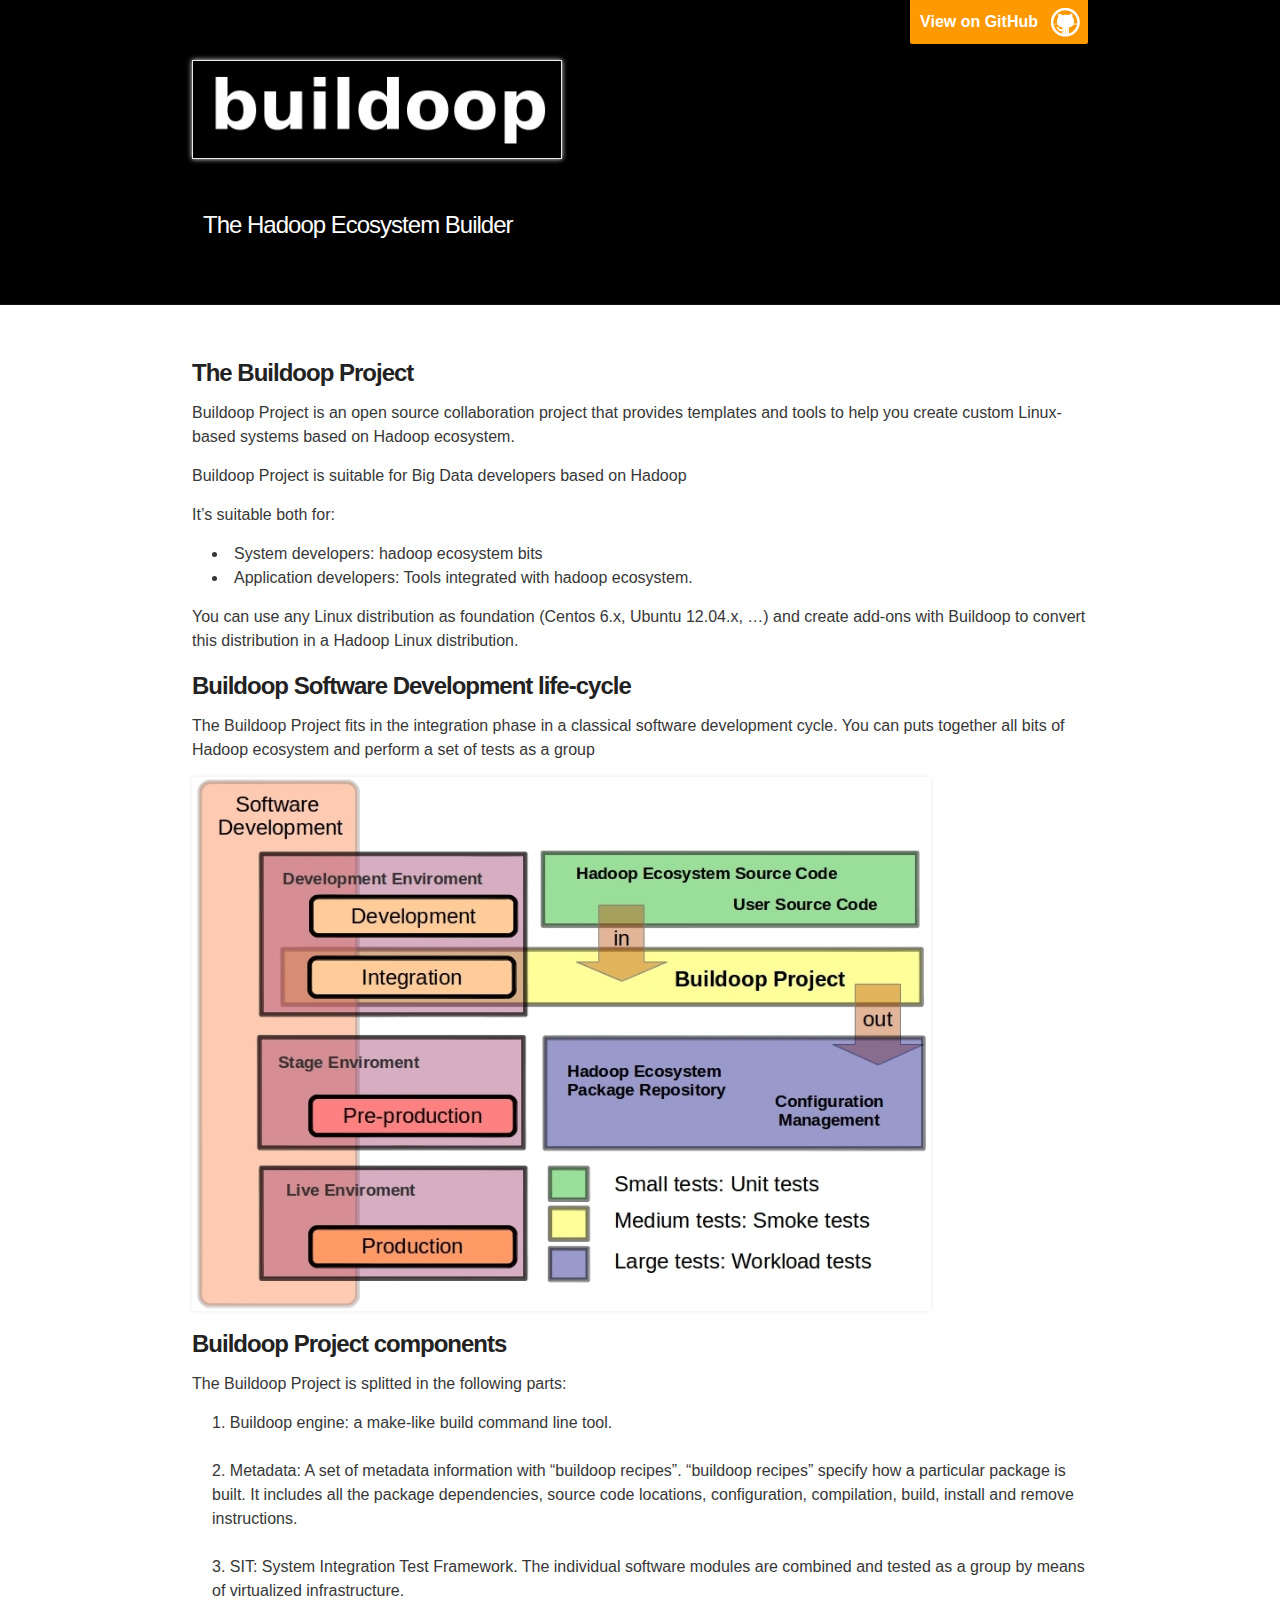
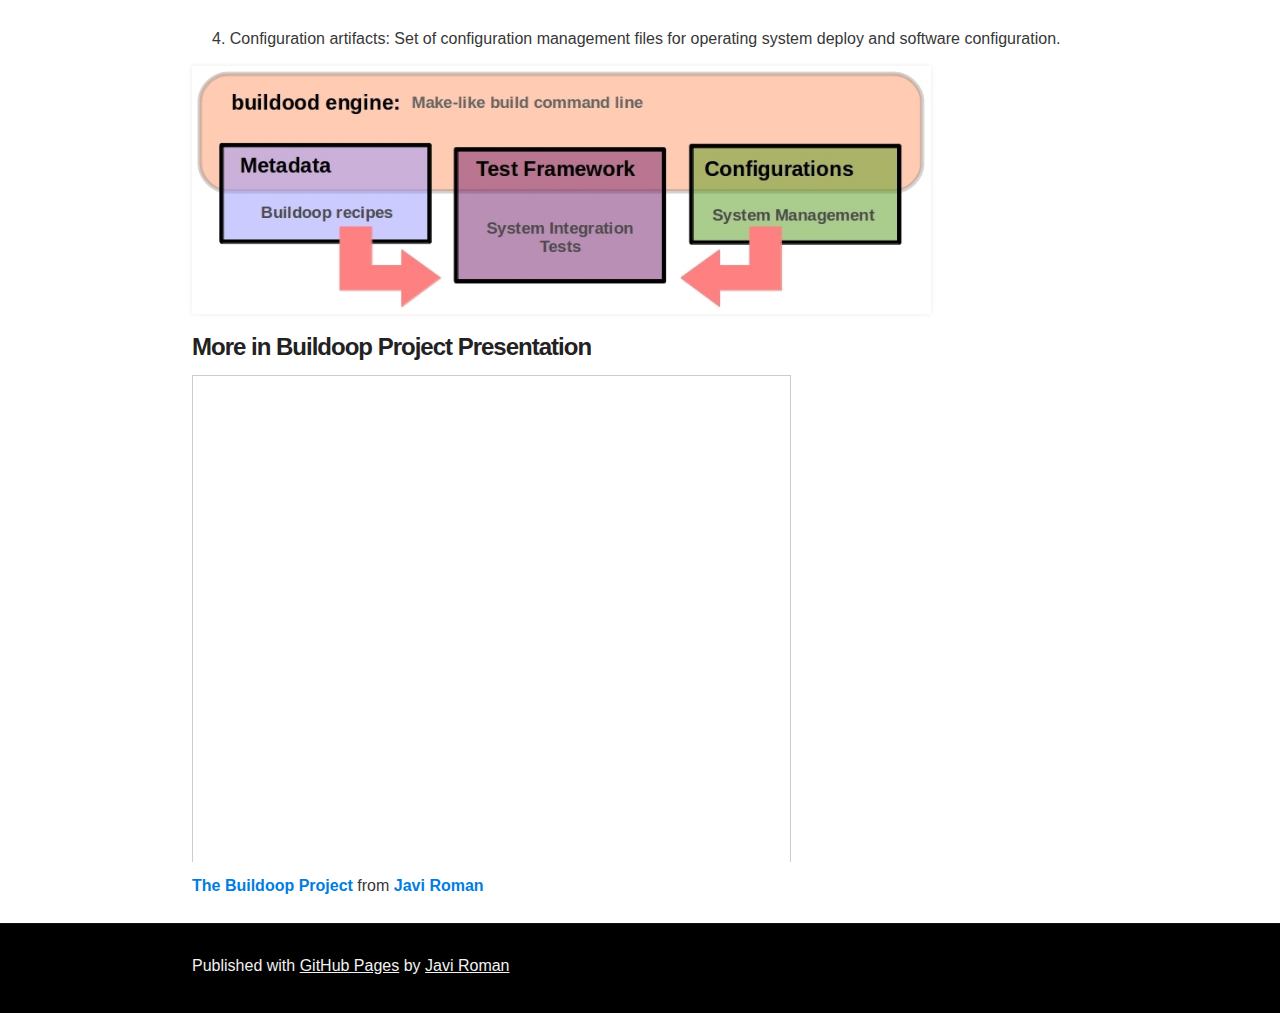
==== index.html @ 49242e35 "index modified" ====
<!DOCTYPE html>
<html>

  <head>
    <meta charset='utf-8' />
    <meta http-equiv="X-UA-Compatible" content="chrome=1" />
    <meta name="description" content="Buildoop : " />

    <link rel="stylesheet" type="text/css" media="screen" href="stylesheets/stylesheet.css">

    <title>Buildoop</title>
  </head>

  <body>

    <!-- HEADER -->
    <div id="header_wrap" class="outer">
        <header class="inner">
          <a id="forkme_banner" href="https://github.com/buildoop/buildoop">View on GitHub</a>

          <h1 id="project_title"><img src="images/buildoop.jpg" width="40%" height="40%"></h1>

	  <table>
		<tr> 
			<td style="border: 1px solid black"> <h2 id="project_tagline">The Hadoop Ecosystem Builder</h2></td>
		  	<!--td style="border: 1px solid black"> <h2 id="project_tagline">Use Case: The Lambda Architecture</h2></td-->
		</tr>
	  </table>

        </header>
    </div>

    <!-- MAIN CONTENT -->
    <div id="main_content_wrap" class="outer">
      <section id="main_content" class="inner">
        <h3>
<a name="welcome-to-github-pages" class="anchor" href="#welcome-to-github-pages"><span class="octicon octicon-link"></span></a>The Buildoop Project</h3>

<p>Buildoop Project is an open source collaboration project that provides templates
and tools to help you create custom Linux-based systems based on Hadoop ecosystem.</p>

<p>Buildoop Project is suitable for Big Data developers based on Hadoop</p>

<p>It’s suitable both for:</p>

<p>
<ul>
<li>System developers: hadoop ecosystem bits</li>
<li>Application developers: Tools integrated with hadoop ecosystem.</li>
</ul>
</p>

<p>You can use any Linux distribution as foundation (Centos 6.x, Ubuntu 12.04.x, …) 
and create add-ons with Buildoop to convert this distribution in a Hadoop Linux distribution.</p>

<h3>
    <a name="designer-cycle" class="anchor" href="#designer-cylce"><span class="octicon octicon-link"></span>
    </a>Buildoop Software Development life-cycle</h3>

    <p>The Buildoop Project fits in the integration phase in a classical software development cycle.
    You can puts together all bits of Hadoop ecosystem and perform a set of tests as a group</p>

<p><img src="images/buildoop-sw-cycle.jpg" alt="Smiley face"></p>

<h3>
    <a name="designer-templates" class="anchor" href="#designer-templates"><span class="octicon octicon-link"></span>
    </a>Buildoop Project components</h3>

<p>The Buildoop Project is splitted in the following parts:</p>

<p>
<ol>
<li>Buildoop engine: a make-like build command line tool.</li><br>
<li>Metadata: A set of metadata information with “buildoop recipes”. 
“buildoop recipes” specify how a particular package is built. 
It includes all the package dependencies, source code locations,
configuration, compilation, build, install and remove instructions.</li><br>
<li>SIT: System Integration Test Framework. The individual software modules are 
combined and tested as a group by means of virtualized infrastructure.</li><br>
<li>Configuration artifacts: Set of configuration management files 
for operating system deploy and software configuration.</li>
</ol>
</p>

<p><img src="images/buildoop-dissection.jpg" alt="Smiley face"></p>

<h3>
    <a name="designer-usage" class="anchor" href="#designer-usage"><span class="octicon octicon-link"></span>
    </a>More in Buildoop Project Presentation</h3>

<iframe src="http://www.slideshare.net/slideshow/embed_code/31533412"
            width="597" height="486" frameborder="0" marginwidth="0"
            marginheight="0" scrolling="no" 
            style="border:1px solid #CCC; border-width:1px 1px 0; margin-bottom:5px; max-width: 100%;" 
            allowfullscreen> </iframe> 
<div style="margin-bottom:5px"> <strong> 
    <a href="https://www.slideshare.net/jromanespinar/the-buildoopproject" 
    title="The Buildoop Project" target="_blank">The Buildoop Project</a> 
    </strong> from <strong><a href="http://www.slideshare.net/jromanespinar" 
    target="_blank">Javi Roman</a></strong> </div>

    </div>

    <!-- FOOTER  -->
    <div id="footer_wrap" class="outer">
      <footer class="inner">
        <p>Published with <a href="http://pages.github.com">GitHub Pages</a>
          by <a href="http://es.linkedin.com/in/javiroman/">Javi Roman</a>
        </p>
      </footer>
    </div>

    

  </body>
</html>
---- stylesheets/stylesheet.css ----
/*******************************************************************************
Slate Theme for GitHub Pages
by Jason Costello, @jsncostello
*******************************************************************************/

@import url(pygment_trac.css);

/*******************************************************************************
MeyerWeb Reset
*******************************************************************************/

html, body, div, span, applet, object, iframe,
h1, h2, h3, h4, h5, h6, p, blockquote, pre,
a, abbr, acronym, address, big, cite, code,
del, dfn, em, img, ins, kbd, q, s, samp,
small, strike, strong, sub, sup, tt, var,
b, u, i, center,
dl, dt, dd, ol, ul, li,
fieldset, form, label, legend,
table, caption, tbody, tfoot, thead, tr, th, td,
article, aside, canvas, details, embed,
figure, figcaption, footer, header, hgroup,
menu, nav, output, ruby, section, summary,
time, mark, audio, video {
  margin: 0;
  padding: 0;
  border: 0;
  font: inherit;
  vertical-align: baseline;
}

/* HTML5 display-role reset for older browsers */
article, aside, details, figcaption, figure,
footer, header, hgroup, menu, nav, section {
  display: block;
}

ol, ul {
  list-style: none;
}

table {
  border-collapse: collapse;
  border-spacing: 0;
}

/*******************************************************************************
Theme Styles
*******************************************************************************/

body {
  box-sizing: border-box;
  color:#373737;
  background: #212121;
  font-size: 16px;
  font-family: 'Myriad Pro', Calibri, Helvetica, Arial, sans-serif;
  line-height: 1.5;
  -webkit-font-smoothing: antialiased;
}

h1, h2, h3, h4, h5, h6 {
  margin: 10px 0;
  font-weight: 700;
  color:#222222;
  font-family: 'Lucida Grande', 'Calibri', Helvetica, Arial, sans-serif;
  letter-spacing: -1px;
}

h1 {
  font-size: 36px;
  font-weight: 700;
}

h2 {
  padding-bottom: 10px;
  font-size: 32px;
  background: url('../images/bg_hr.png') repeat-x bottom;
}

h3 {
  font-size: 24px;
}

h4 {
  font-size: 21px;
}

h5 {
  font-size: 18px;
}

h6 {
  font-size: 16px;
}

p {
  margin: 10px 0 15px 0;
}

footer p {
  color: #f2f2f2;
}

a {
  text-decoration: none;
  color: #007edf;
  text-shadow: none;

  transition: color 0.5s ease;
  transition: text-shadow 0.5s ease;
  -webkit-transition: color 0.5s ease;
  -webkit-transition: text-shadow 0.5s ease;
  -moz-transition: color 0.5s ease;
  -moz-transition: text-shadow 0.5s ease;
  -o-transition: color 0.5s ease;
  -o-transition: text-shadow 0.5s ease;
  -ms-transition: color 0.5s ease;
  -ms-transition: text-shadow 0.5s ease;
}

a:hover, a:focus {text-decoration: underline;}

footer a {
  color: #F2F2F2;
  text-decoration: underline;
}

em {
  font-style: italic;
}

strong {
  font-weight: bold;
}

img {
  position: relative;
  margin: 0 auto;
  max-width: 739px;
  padding: 5px;
  margin: 10px 0 10px 0;
  border: 1px solid #ebebeb;

  box-shadow: 0 0 5px #ebebeb;
  -webkit-box-shadow: 0 0 5px #ebebeb;
  -moz-box-shadow: 0 0 5px #ebebeb;
  -o-box-shadow: 0 0 5px #ebebeb;
  -ms-box-shadow: 0 0 5px #ebebeb;
}

p img {
  display: inline;
  margin: 0;
  padding: 0;
  vertical-align: middle;
  text-align: center;
  border: none;
}

pre, code {
  width: 100%;
  color: #fff;
  background-color: #000;

  font-family: Monaco, "Bitstream Vera Sans Mono", "Lucida Console", Terminal, monospace;
  font-size: 14px;

  border-radius: 2px;
  -moz-border-radius: 2px;
  -webkit-border-radius: 2px;
}

pre {
  width: 100%;
  padding: 10px;
  box-shadow: 0 0 10px rgba(0,0,0,.1);
  overflow: auto;
}

code {
  padding: 3px;
  margin: 0 3px;
  box-shadow: 0 0 10px rgba(0,0,0,.1);
}

pre code {
  display: block;
  box-shadow: none;
}

blockquote {
  color: #666;
  margin-bottom: 20px;
  padding: 0 0 0 20px;
  border-left: 3px solid #bbb;
}


ul, ol, dl {
  margin-bottom: 15px
}

ul {
  list-style: inside;
  padding-left: 20px;
}

ol {
  list-style: decimal inside;
  padding-left: 20px;
}

dl dt {
  font-weight: bold;
}

dl dd {
  padding-left: 20px;
  font-style: italic;
}

dl p {
  padding-left: 20px;
  font-style: italic;
}

hr {
  height: 1px;
  margin-bottom: 5px;
  border: none;
  background: url('../images/bg_hr.png') repeat-x center;
}

table {
  border: 1px solid #373737;
  margin-bottom: 20px;
  text-align: left;
 }

th {
  font-family: 'Lucida Grande', 'Helvetica Neue', Helvetica, Arial, sans-serif;
  padding: 10px;
  background: #373737;
  color: #fff;
 }

td {
  padding: 10px;
  border: 1px solid #373737;
 }

form {
  background: #f2f2f2;
  padding: 20px;
}

/*******************************************************************************
Full-Width Styles
*******************************************************************************/

.outer {
  width: 100%;
}

.inner {
  position: relative;
  max-width: 70%;
  padding: 20px 10px;
  margin: 0 auto;
}

#forkme_banner {
  display: block;
  position: absolute;
  top:0;
  right: 10px;
  z-index: 10;
  padding: 10px 50px 10px 10px;
  color: #fff;
  background: url('../images/blacktocat.png') #ff9900 no-repeat 95% 50%;
  font-weight: 700;
  box-shadow: 0 0 10px rgba(0,0,0,.5);
  border-bottom-left-radius: 2px;
  border-bottom-right-radius: 2px;
}

#header_wrap {
  background: #212121;
  background: -moz-linear-gradient(top, #373737, #212121);
  background: -webkit-linear-gradient(top, #000000, #000000);
  background: -ms-linear-gradient(top, #373737, #212121);
  background: -o-linear-gradient(top, #373737, #212121);
  background: linear-gradient(top, #373737, #212121);
}

#header_wrap .inner {
  padding: 50px 10px 10px 10px;
}

#project_title {
  margin: 0;
  color: #fff;
  font-size: 42px;
  font-weight: 700;
  text-shadow: #111 0px 0px 10px;
}

#project_tagline {
  color: #fff;
  font-size: 24px;
  font-weight: 300;
  background: none;
  text-shadow: #111 0px 0px 10px;
}

#downloads {
  position: absolute;
  width: 210px;
  z-index: 10;
  bottom: -40px;
  right: 0;
  height: 70px;
  background: url('../images/icon_download.png') no-repeat 0% 90%;
}

.zip_download_link {
  display: block;
  float: right;
  width: 90px;
  height:70px;
  text-indent: -5000px;
  overflow: hidden;
  background: url(../images/sprite_download.png) no-repeat bottom left;
}

.tar_download_link {
  display: block;
  float: right;
  width: 90px;
  height:70px;
  text-indent: -5000px;
  overflow: hidden;
  background: url(../images/sprite_download.png) no-repeat bottom right;
  margin-left: 10px;
}

.zip_download_link:hover {
  background: url(../images/sprite_download.png) no-repeat top left;
}

.tar_download_link:hover {
  background: url(../images/sprite_download.png) no-repeat top right;
}

#main_content_wrap {
  background: #ffffff;
  border-top: 1px solid #111;
  border-bottom: 1px solid #111;
}

#main_content {
  padding-top: 40px;
}

#footer_wrap {
  background: #000000;
}



/*******************************************************************************
Small Device Styles
*******************************************************************************/

@media screen and (max-width: 480px) {
  body {
    font-size:14px;
  }

  #downloads {
    display: none;
  }

  .inner {
    min-width: 320px;
    max-width: 480px;
  }

  #project_title {
  font-size: 32px;
  }

  h1 {
    font-size: 28px;
  }

  h2 {
    font-size: 24px;
  }

  h3 {
    font-size: 21px;
  }

  h4 {
    font-size: 18px;
  }

  h5 {
    font-size: 14px;
  }

  h6 {
    font-size: 12px;
  }

  code, pre {
    min-width: 320px;
    max-width: 480px;
    font-size: 11px;
  }

}
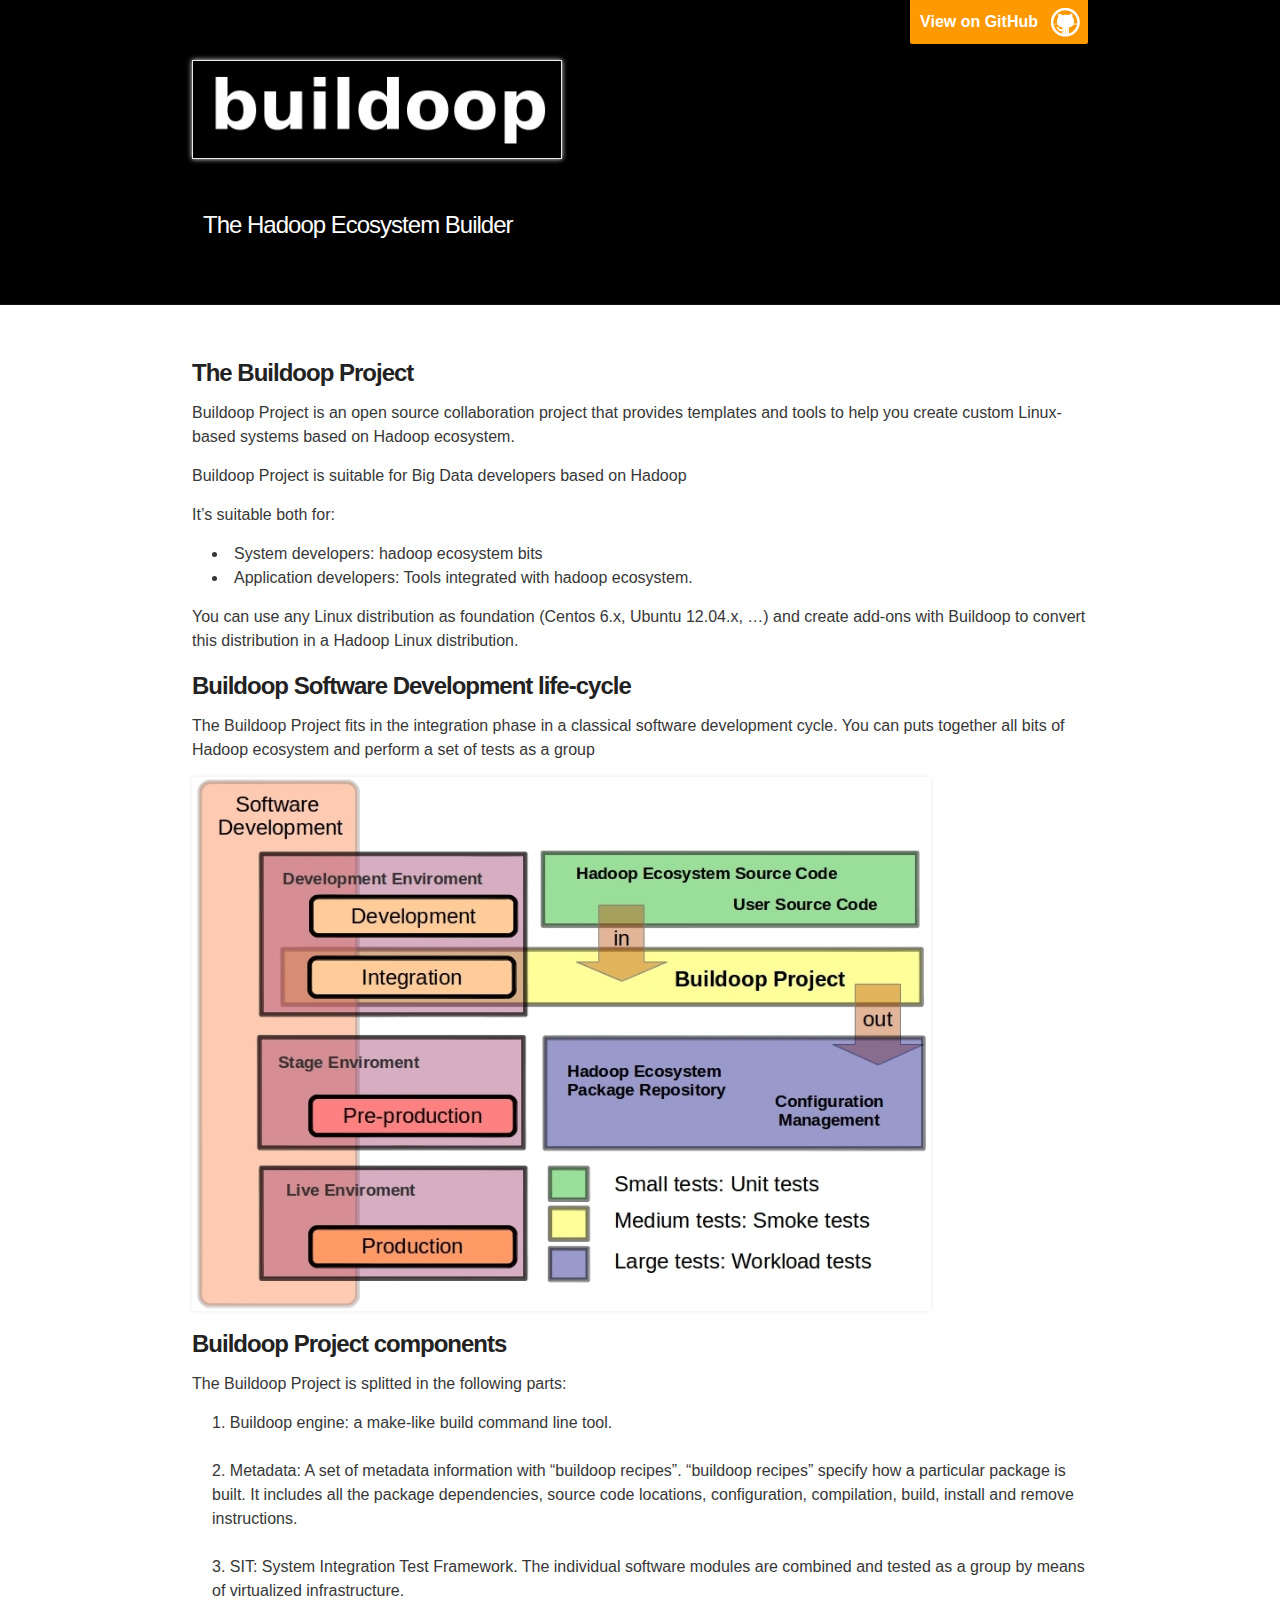
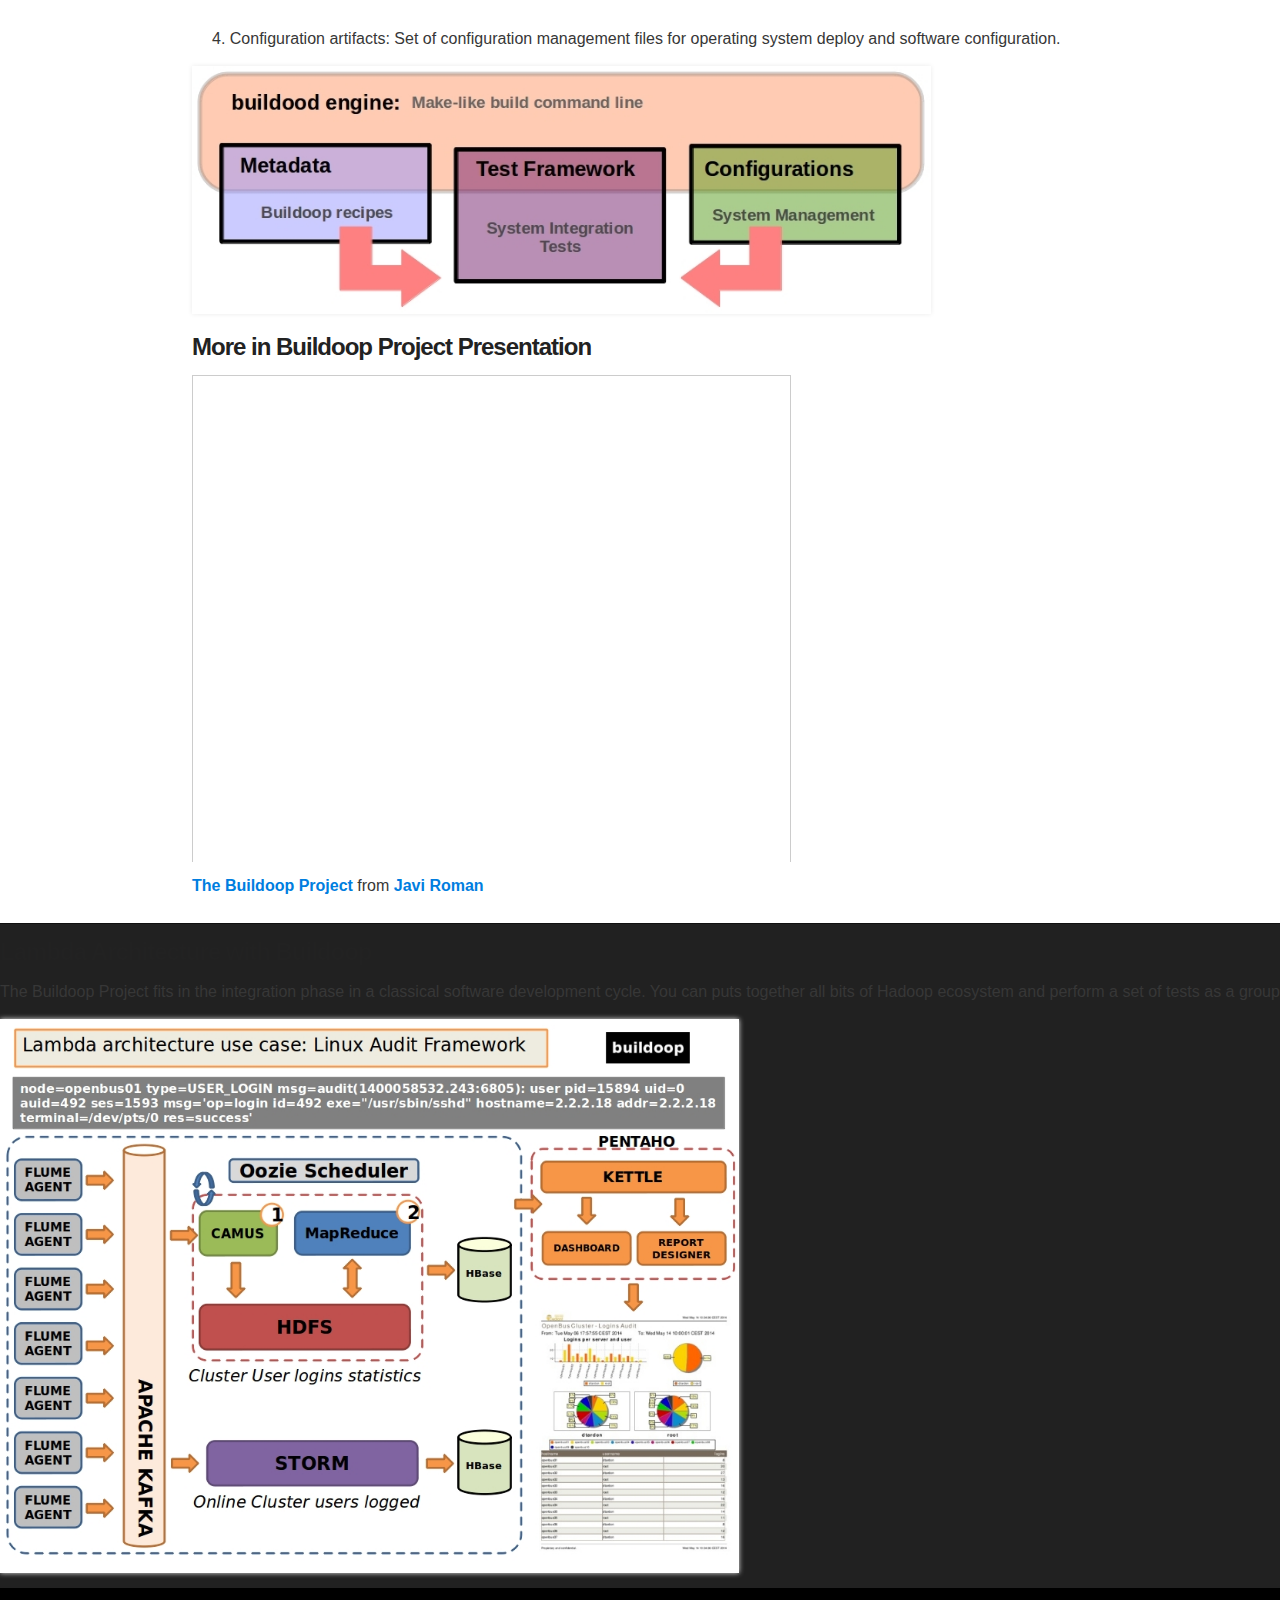
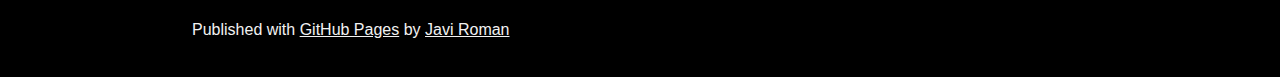
==== commit 26484084: "lambda" ====
--- a/index.html
+++ b/index.html
@@ -101,6 +101,17 @@
 
     </div>
 
+
+<h3>
+    <a name="designer-usage" class="anchor" href="#designer-usage"><span class="octicon octicon-link"></span>
+    </a>Lambda Architecture with Buildoop</h3>
+
+
+    <p>The Buildoop Project fits in the integration phase in a classical software development cycle.
+    You can puts together all bits of Hadoop ecosystem and perform a set of tests as a group</p>
+
+<p><img src="images/lambda-usecase.jpg" alt="Smiley face"></p>
+
     <!-- FOOTER  -->
     <div id="footer_wrap" class="outer">
       <footer class="inner">
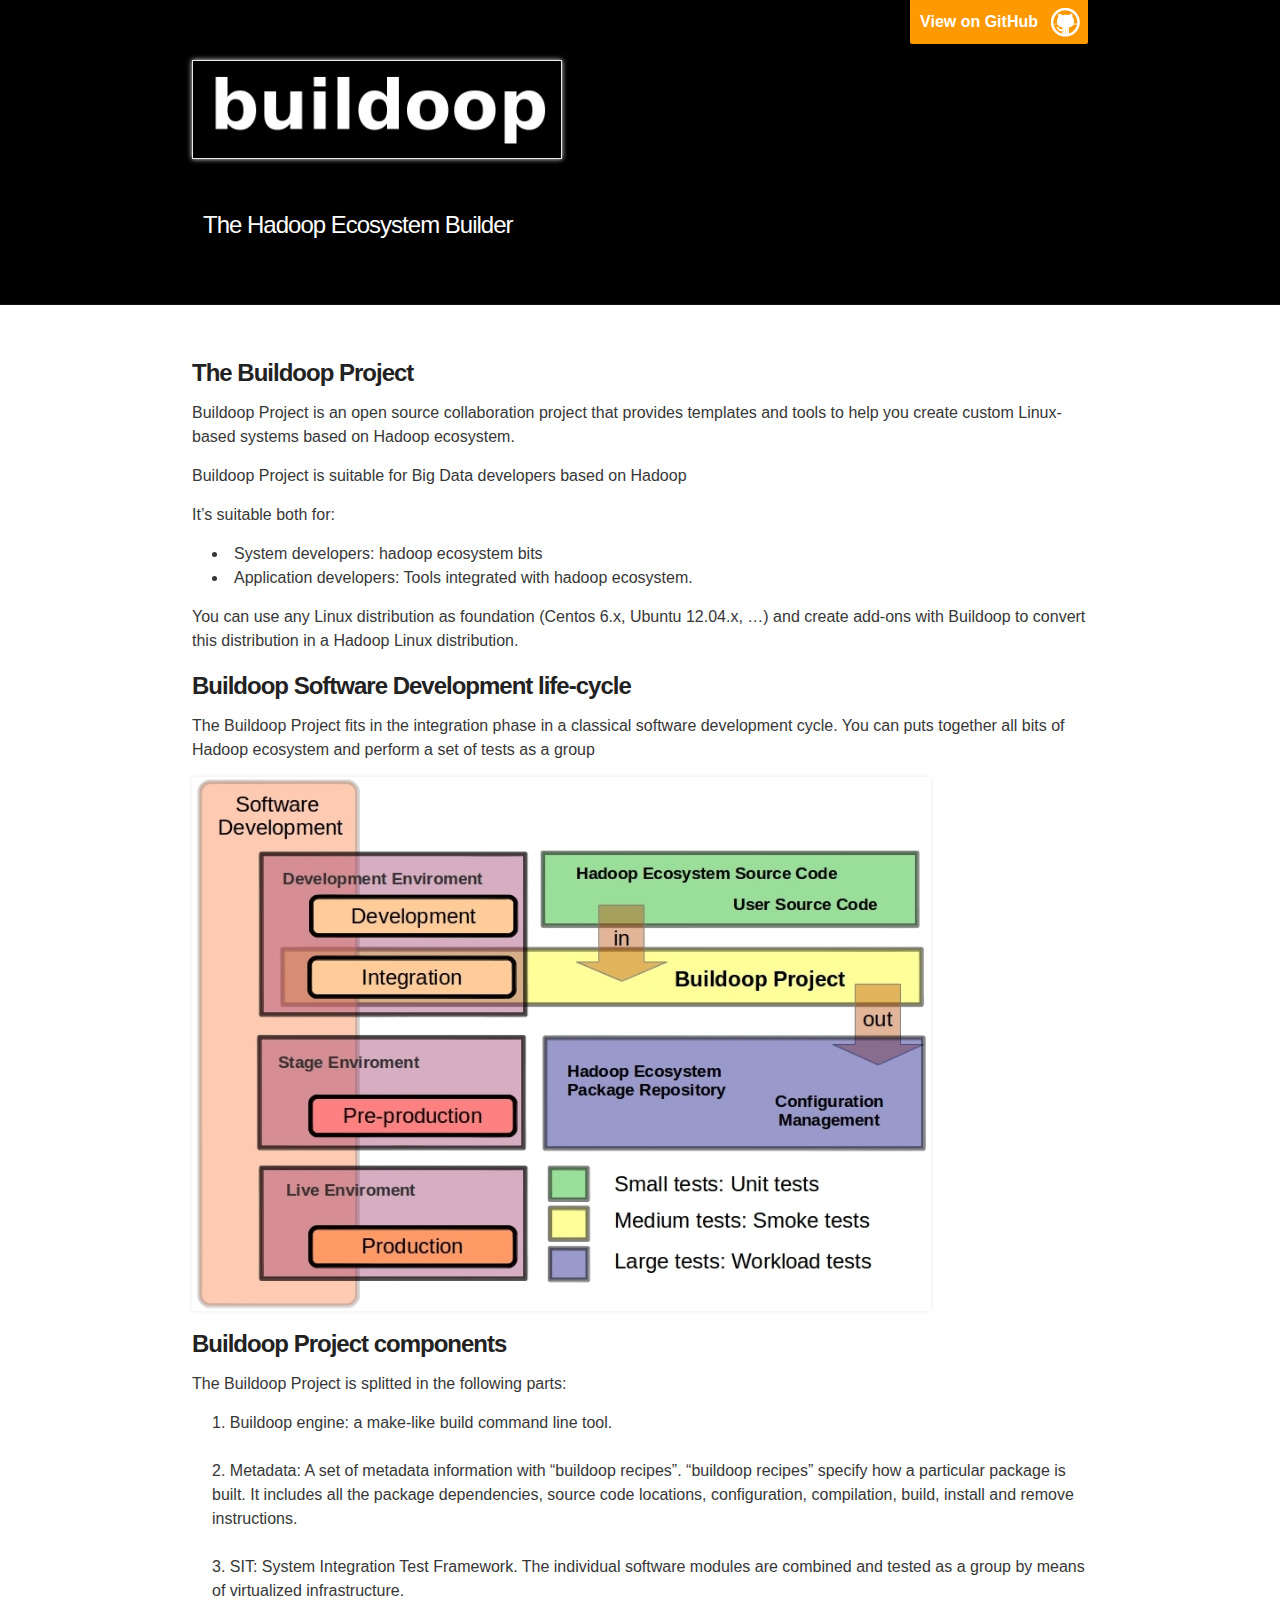
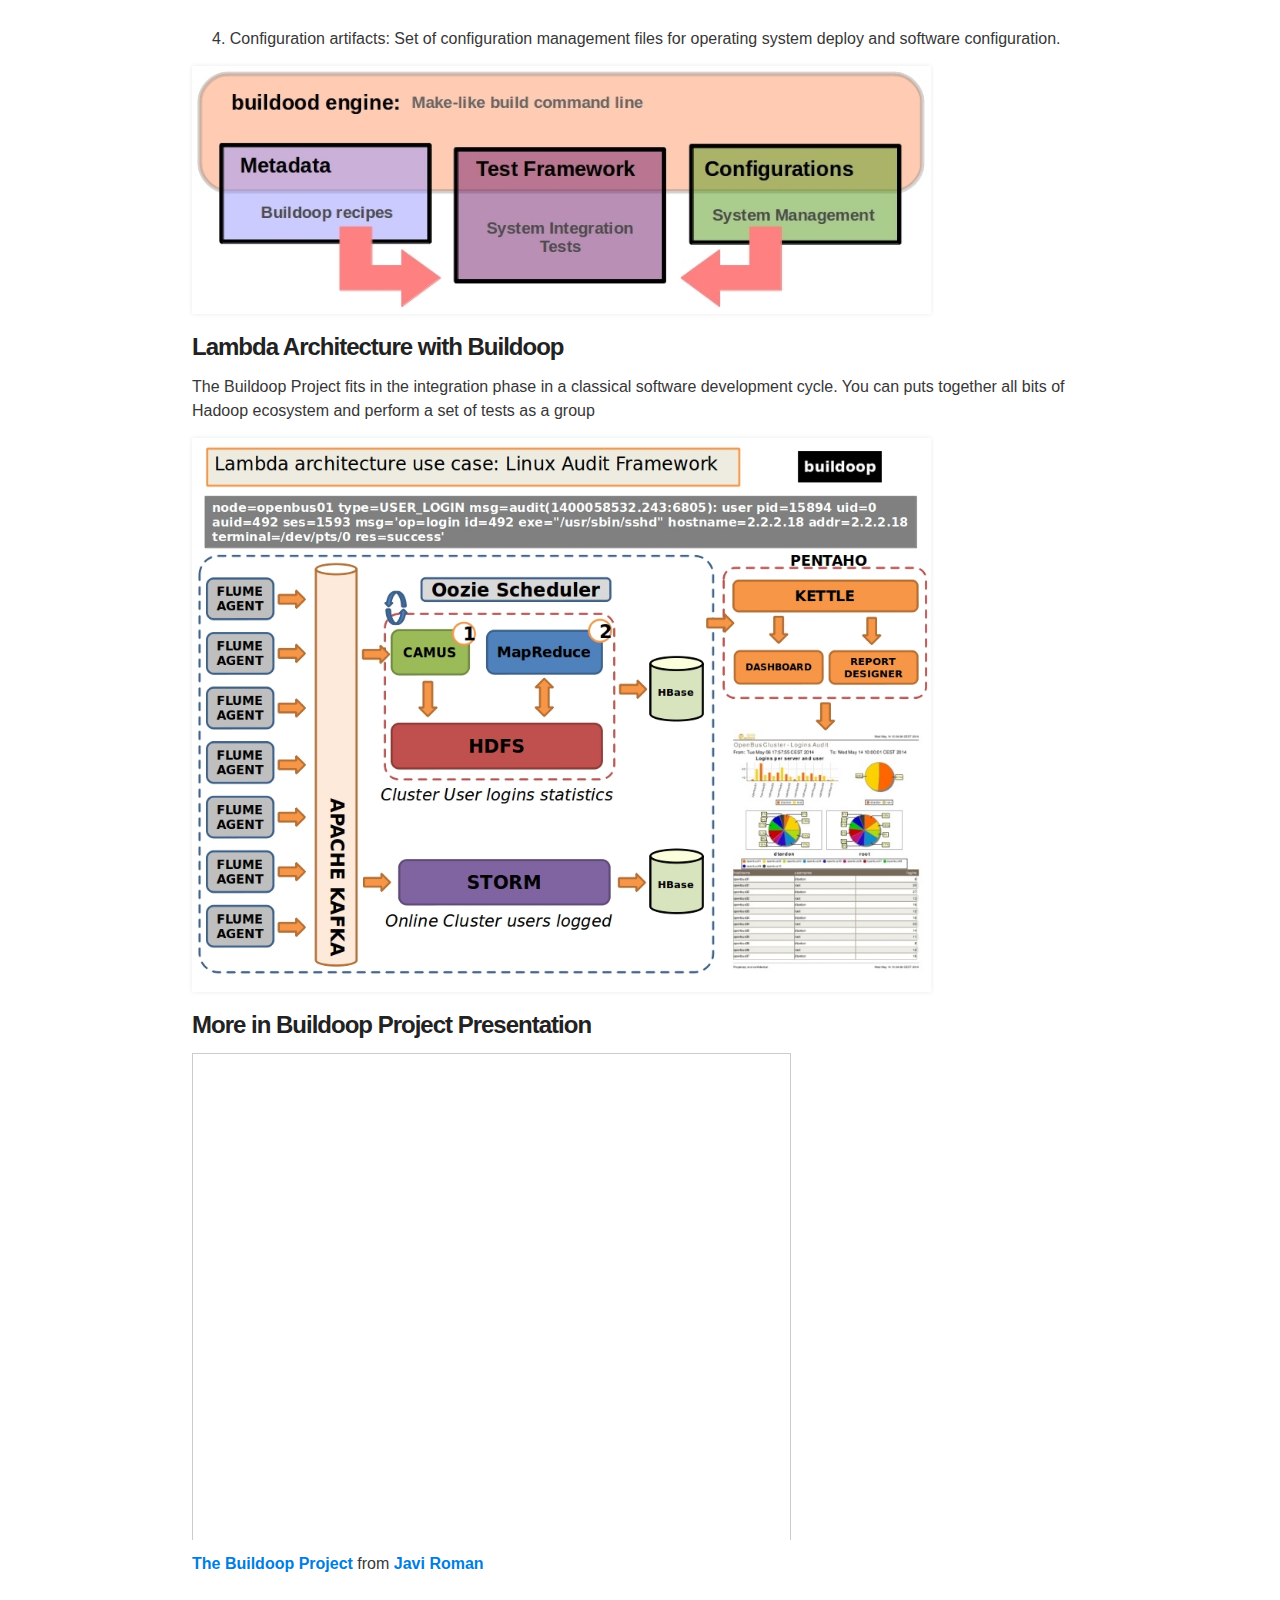
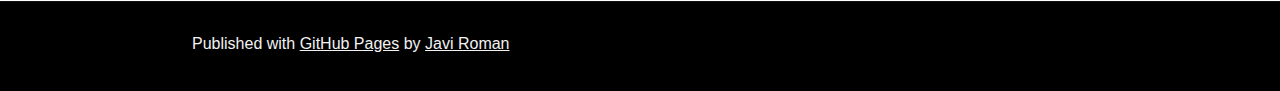
==== commit f3ca892b: "lambda" ====
--- a/index.html
+++ b/index.html
@@ -84,6 +84,19 @@
 
 <p><img src="images/buildoop-dissection.jpg" alt="Smiley face"></p>
 
+
+<h3>
+    <a name="designer-usage" class="anchor" href="#designer-usage"><span class="octicon octicon-link"></span>
+    </a>Lambda Architecture with Buildoop</h3>
+
+
+    <p>The Buildoop Project fits in the integration phase in a classical software development cycle.
+    You can puts together all bits of Hadoop ecosystem and perform a set of tests as a group</p>
+
+<p><img src="images/lambda-usecase.jpg" alt="Smiley face"></p>
+
+
+
 <h3>
     <a name="designer-usage" class="anchor" href="#designer-usage"><span class="octicon octicon-link"></span>
     </a>More in Buildoop Project Presentation</h3>
@@ -101,17 +114,6 @@
 
     </div>
 
-
-<h3>
-    <a name="designer-usage" class="anchor" href="#designer-usage"><span class="octicon octicon-link"></span>
-    </a>Lambda Architecture with Buildoop</h3>
-
-
-    <p>The Buildoop Project fits in the integration phase in a classical software development cycle.
-    You can puts together all bits of Hadoop ecosystem and perform a set of tests as a group</p>
-
-<p><img src="images/lambda-usecase.jpg" alt="Smiley face"></p>
-
     <!-- FOOTER  -->
     <div id="footer_wrap" class="outer">
       <footer class="inner">
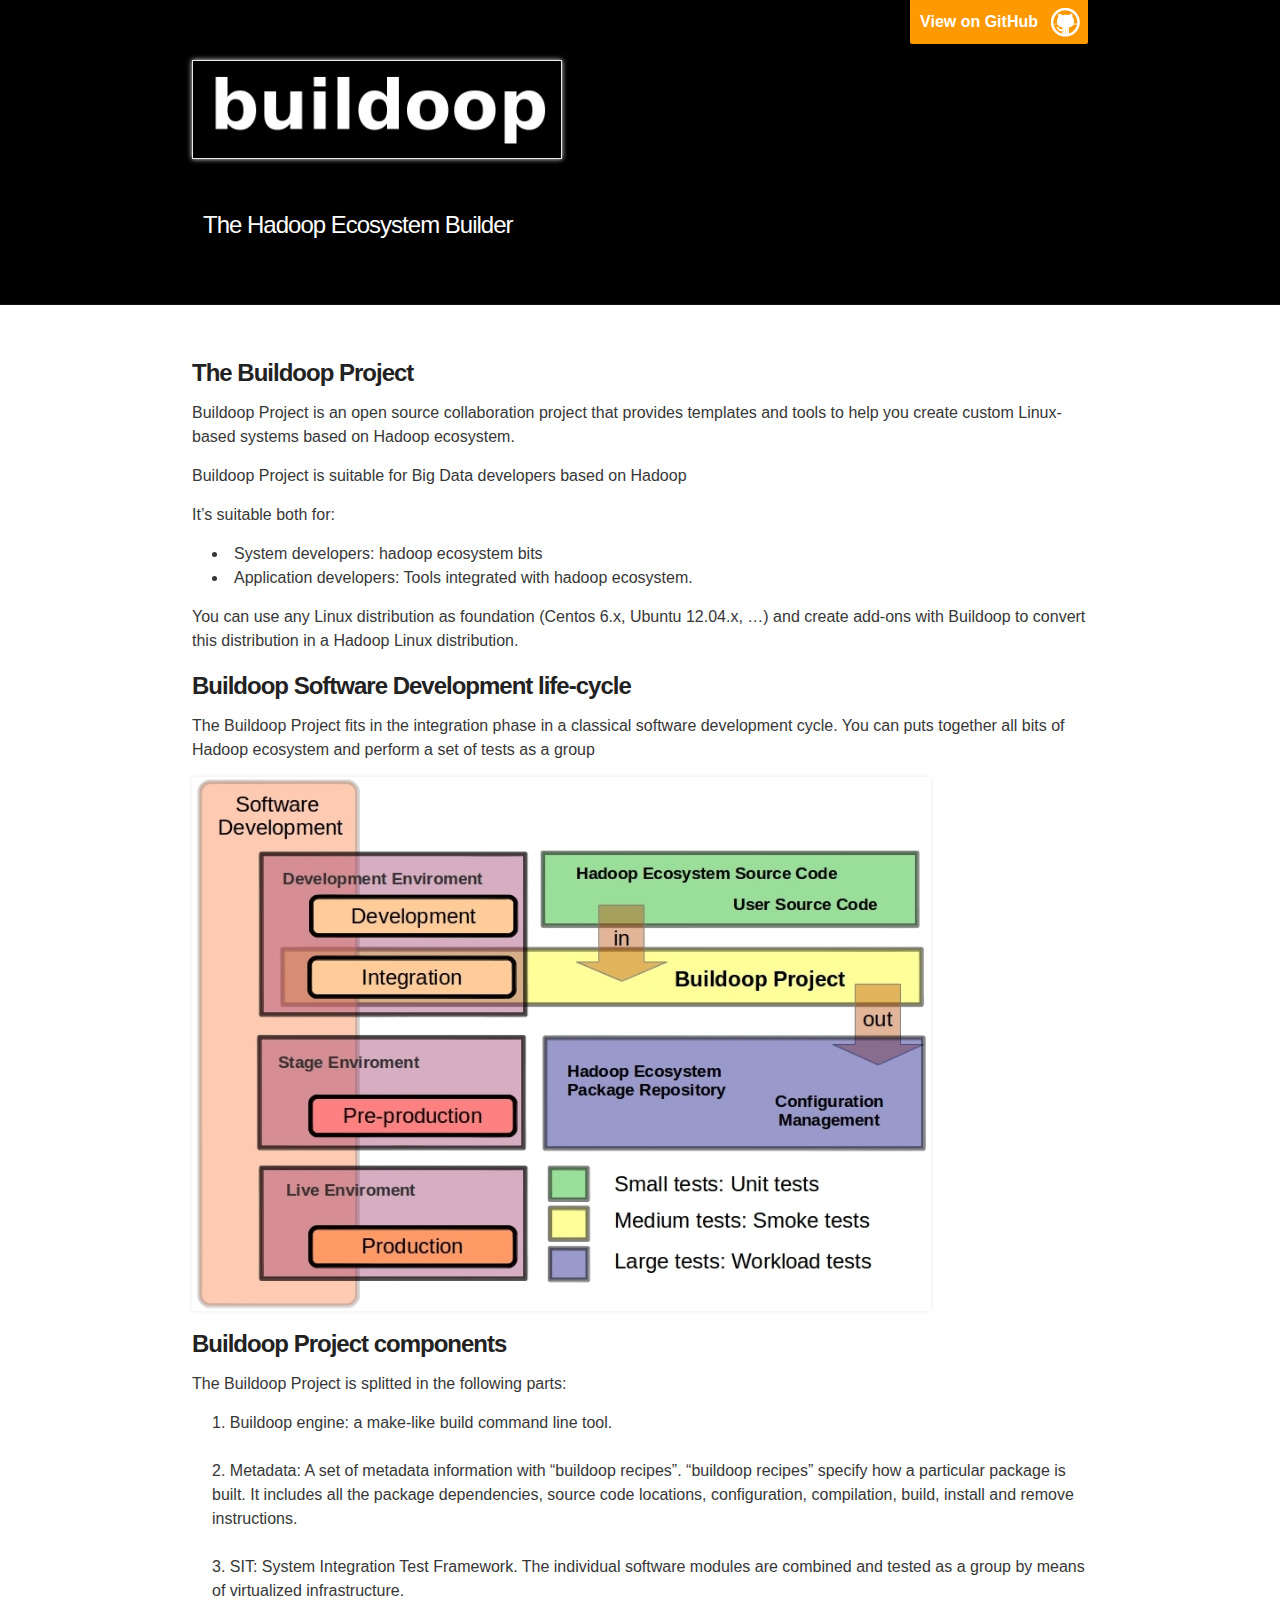
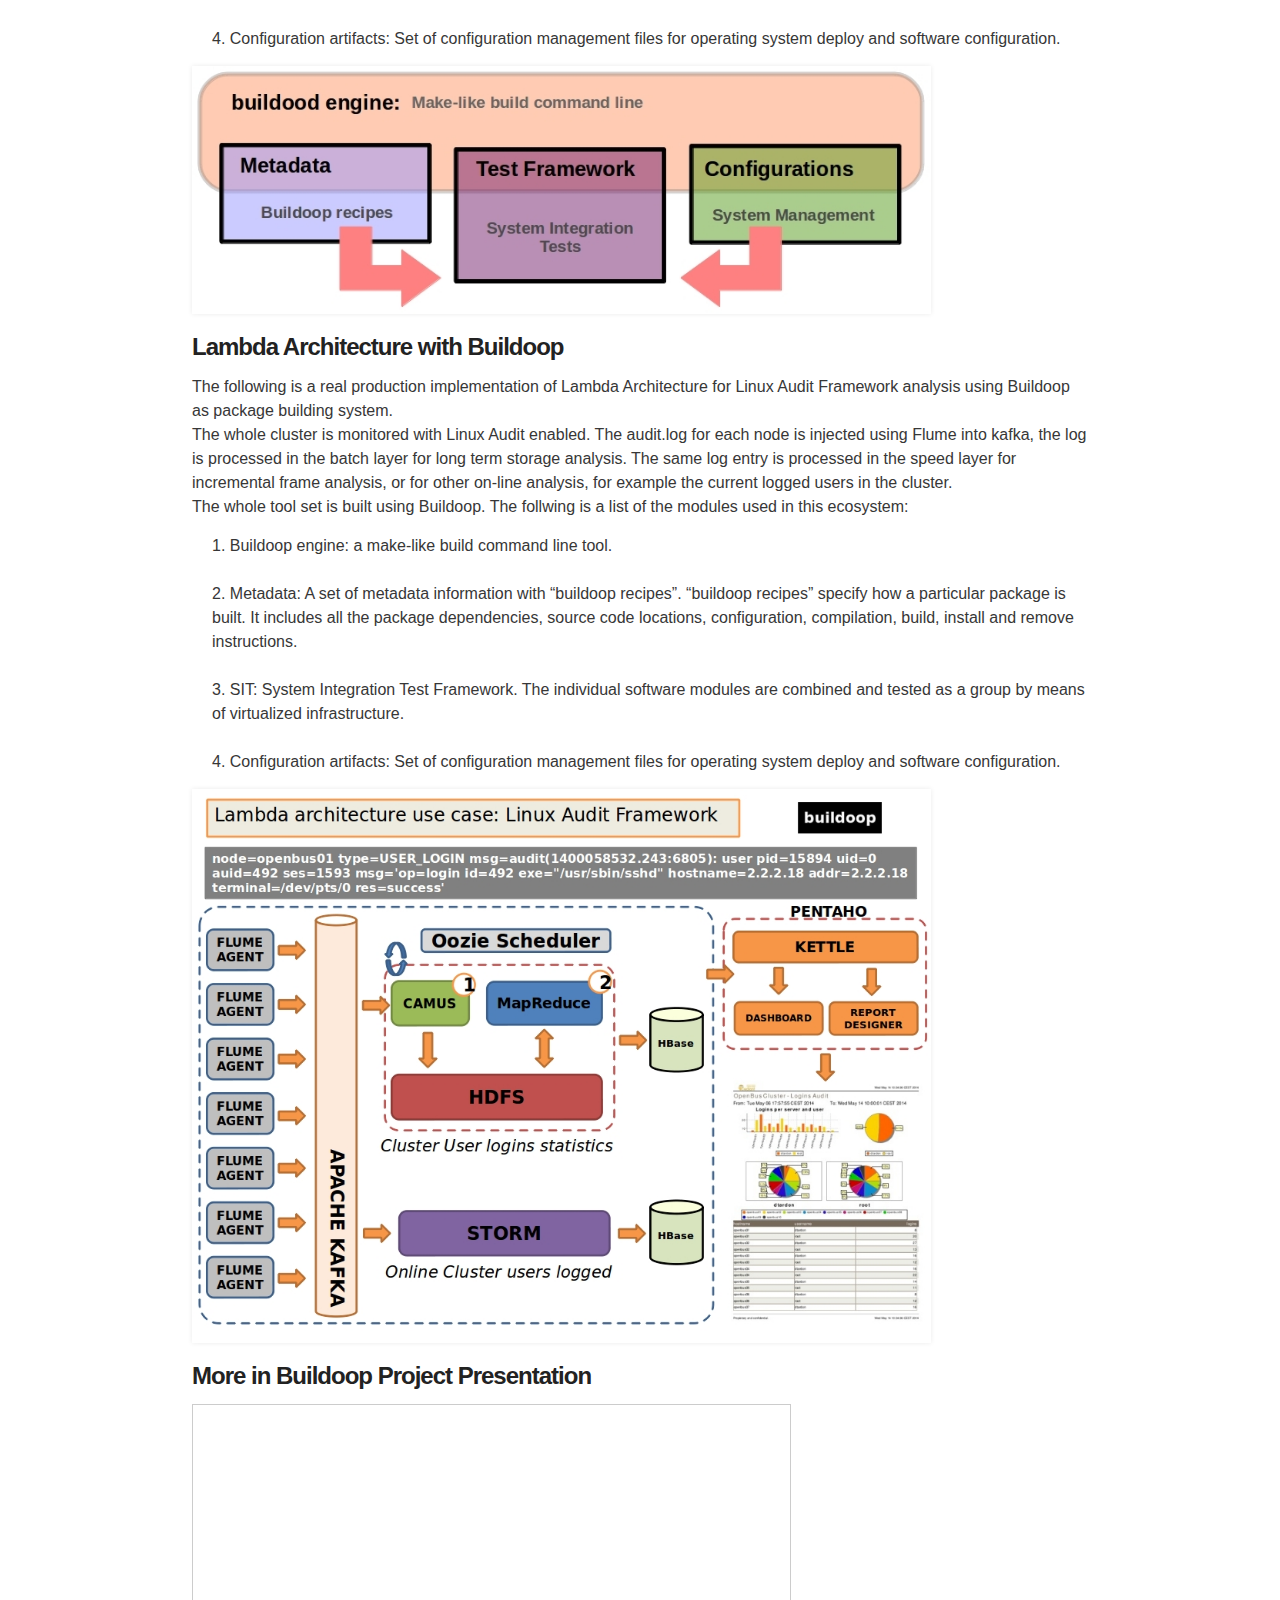
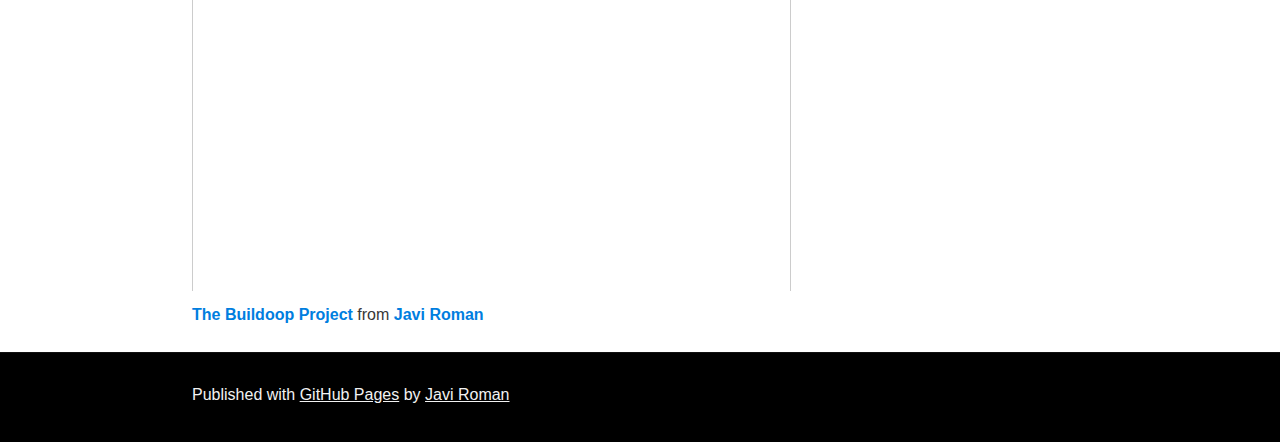
==== commit 4399f717: "lambda" ====
--- a/index.html
+++ b/index.html
@@ -90,8 +90,29 @@
     </a>Lambda Architecture with Buildoop</h3>
 
 
-    <p>The Buildoop Project fits in the integration phase in a classical software development cycle.
-    You can puts together all bits of Hadoop ecosystem and perform a set of tests as a group</p>
+    <p>The following is a real production implementation of Lambda Architecture for Linux Audit Framework
+    analysis using Buildoop as package building system.<br>
+    The whole cluster is monitored with Linux Audit enabled. The audit.log for each node is injected 
+    using Flume into kafka, the log is processed in the batch layer for long term storage analysis. The
+    same log entry is processed in the speed layer for incremental frame analysis, or for other on-line
+    analysis, for example the current logged users in the cluster.<br>
+    The whole tool set is built using Buildoop. The follwing is a list of the modules used in this
+    ecosystem:</p>
+
+<p>
+<ol>
+<li>Buildoop engine: a make-like build command line tool.</li><br>
+<li>Metadata: A set of metadata information with “buildoop recipes”. 
+“buildoop recipes” specify how a particular package is built. 
+It includes all the package dependencies, source code locations,
+configuration, compilation, build, install and remove instructions.</li><br>
+<li>SIT: System Integration Test Framework. The individual software modules are 
+combined and tested as a group by means of virtualized infrastructure.</li><br>
+<li>Configuration artifacts: Set of configuration management files 
+for operating system deploy and software configuration.</li>
+</ol>
+</p>
+
 
 <p><img src="images/lambda-usecase.jpg" alt="Smiley face"></p>
 
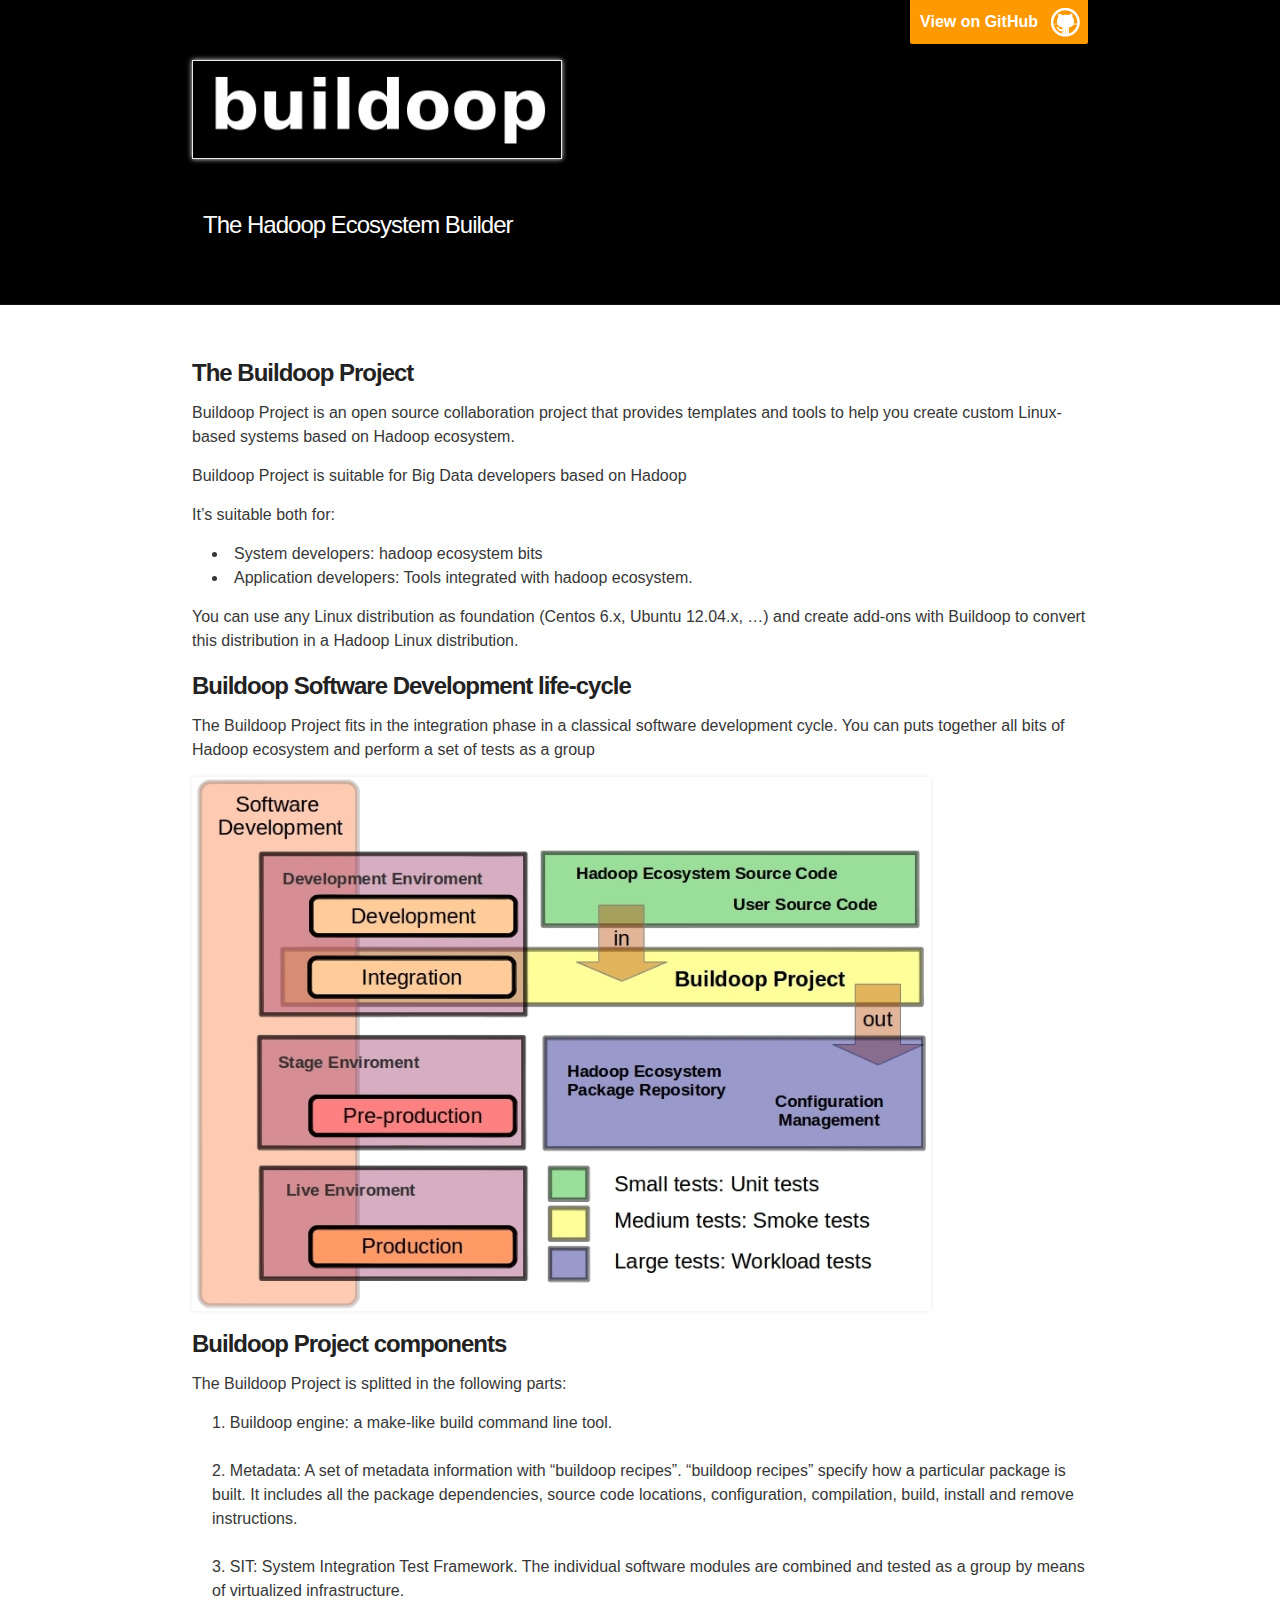
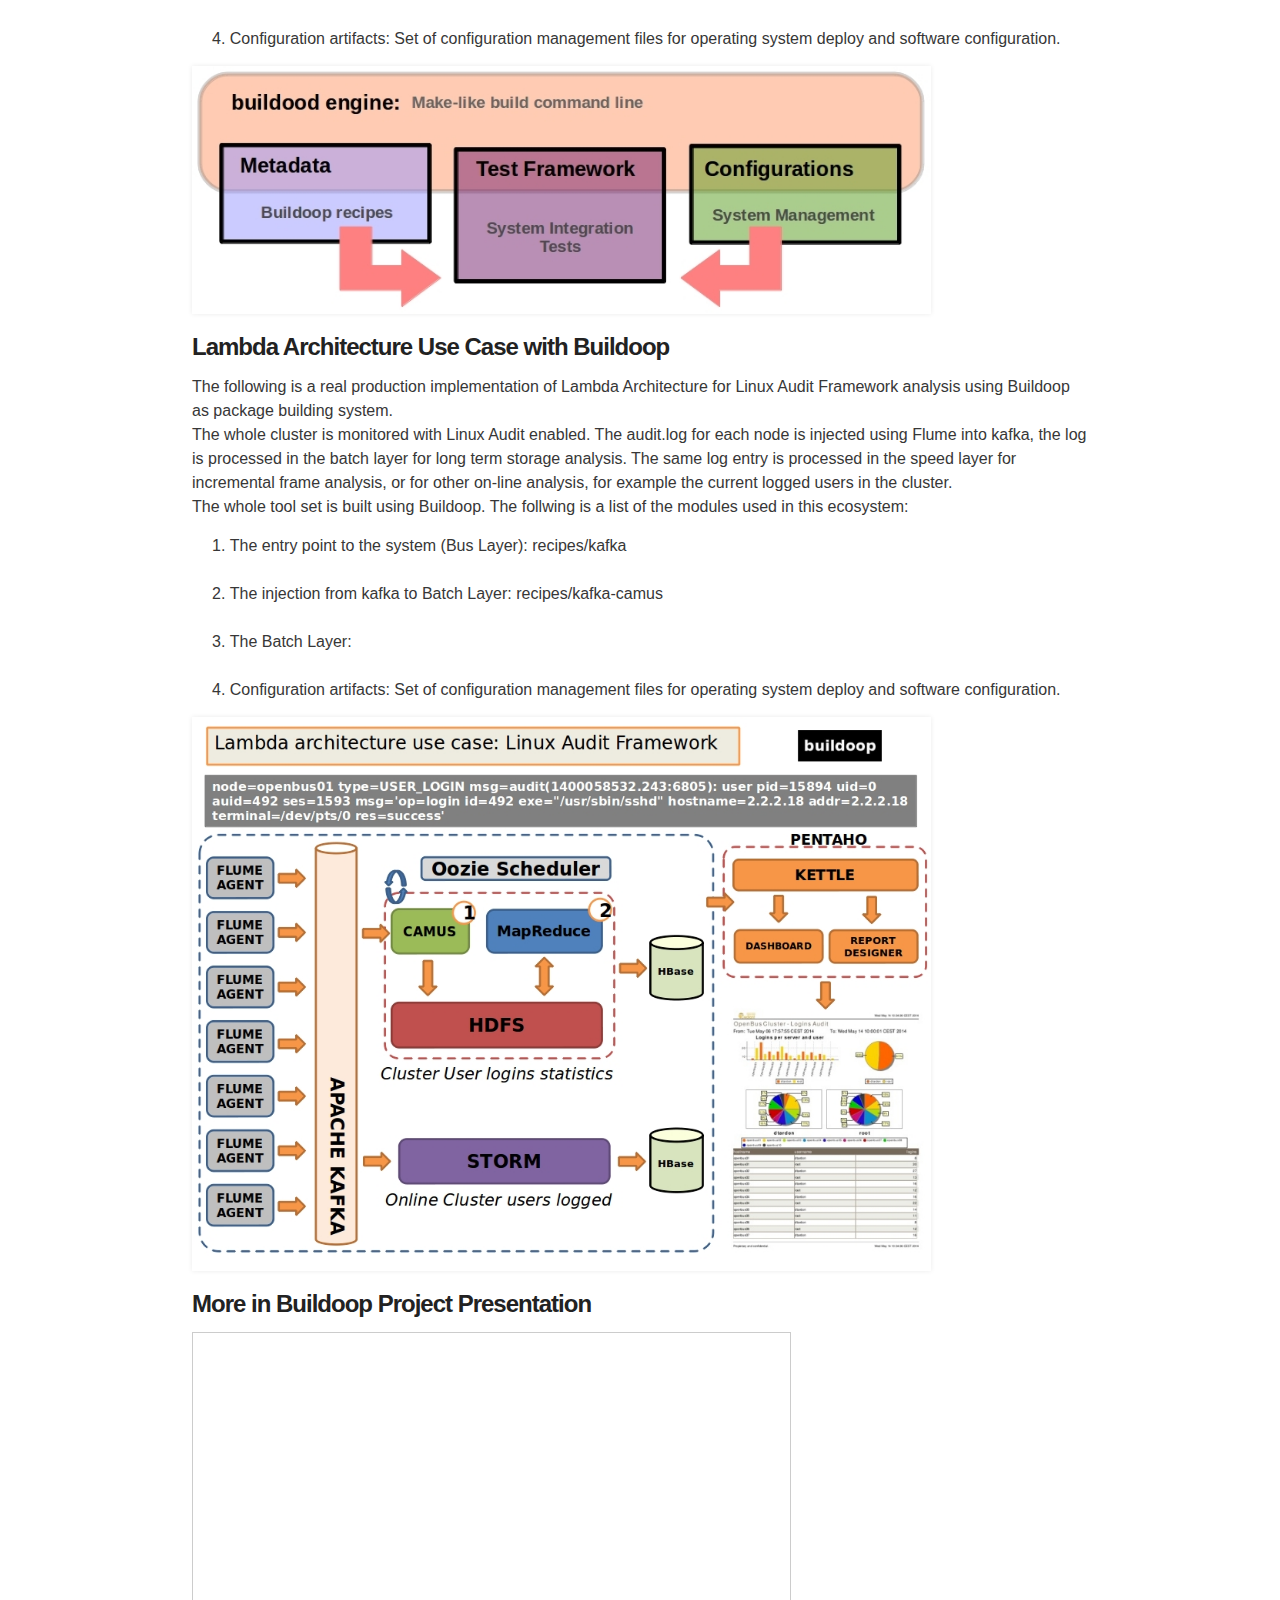
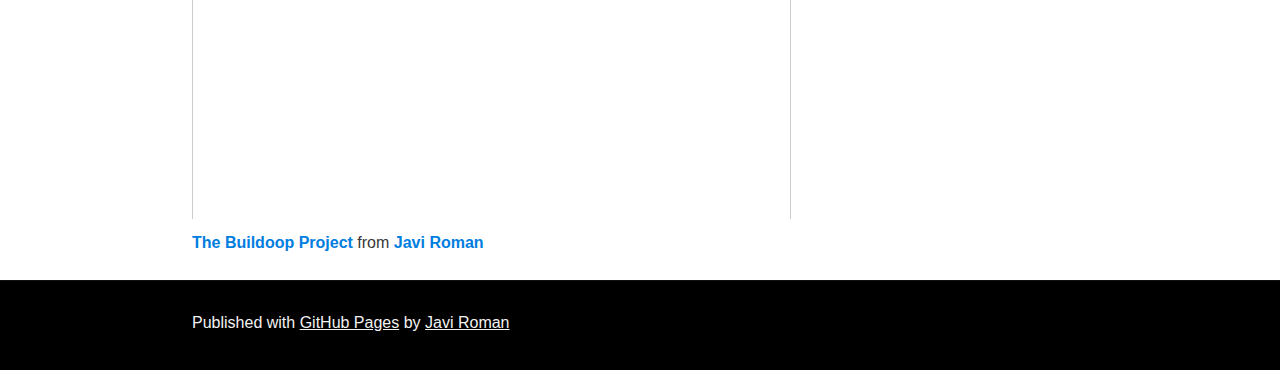
==== commit d4081874: "lambda" ====
--- a/index.html
+++ b/index.html
@@ -87,7 +87,7 @@
 
 <h3>
     <a name="designer-usage" class="anchor" href="#designer-usage"><span class="octicon octicon-link"></span>
-    </a>Lambda Architecture with Buildoop</h3>
+    </a>Lambda Architecture Use Case with Buildoop</h3>
 
 
     <p>The following is a real production implementation of Lambda Architecture for Linux Audit Framework
@@ -101,13 +101,9 @@
 
 <p>
 <ol>
-<li>Buildoop engine: a make-like build command line tool.</li><br>
-<li>Metadata: A set of metadata information with “buildoop recipes”. 
-“buildoop recipes” specify how a particular package is built. 
-It includes all the package dependencies, source code locations,
-configuration, compilation, build, install and remove instructions.</li><br>
-<li>SIT: System Integration Test Framework. The individual software modules are 
-combined and tested as a group by means of virtualized infrastructure.</li><br>
+<li>The entry point to the system (Bus Layer): recipes/kafka </li><br>
+<li>The injection from kafka to Batch Layer: recipes/kafka-camus</li><br>
+<li>The Batch Layer: </li><br>
 <li>Configuration artifacts: Set of configuration management files 
 for operating system deploy and software configuration.</li>
 </ol>
@@ -115,7 +111,6 @@
 
 
 <p><img src="images/lambda-usecase.jpg" alt="Smiley face"></p>
-
 
 
 <h3>
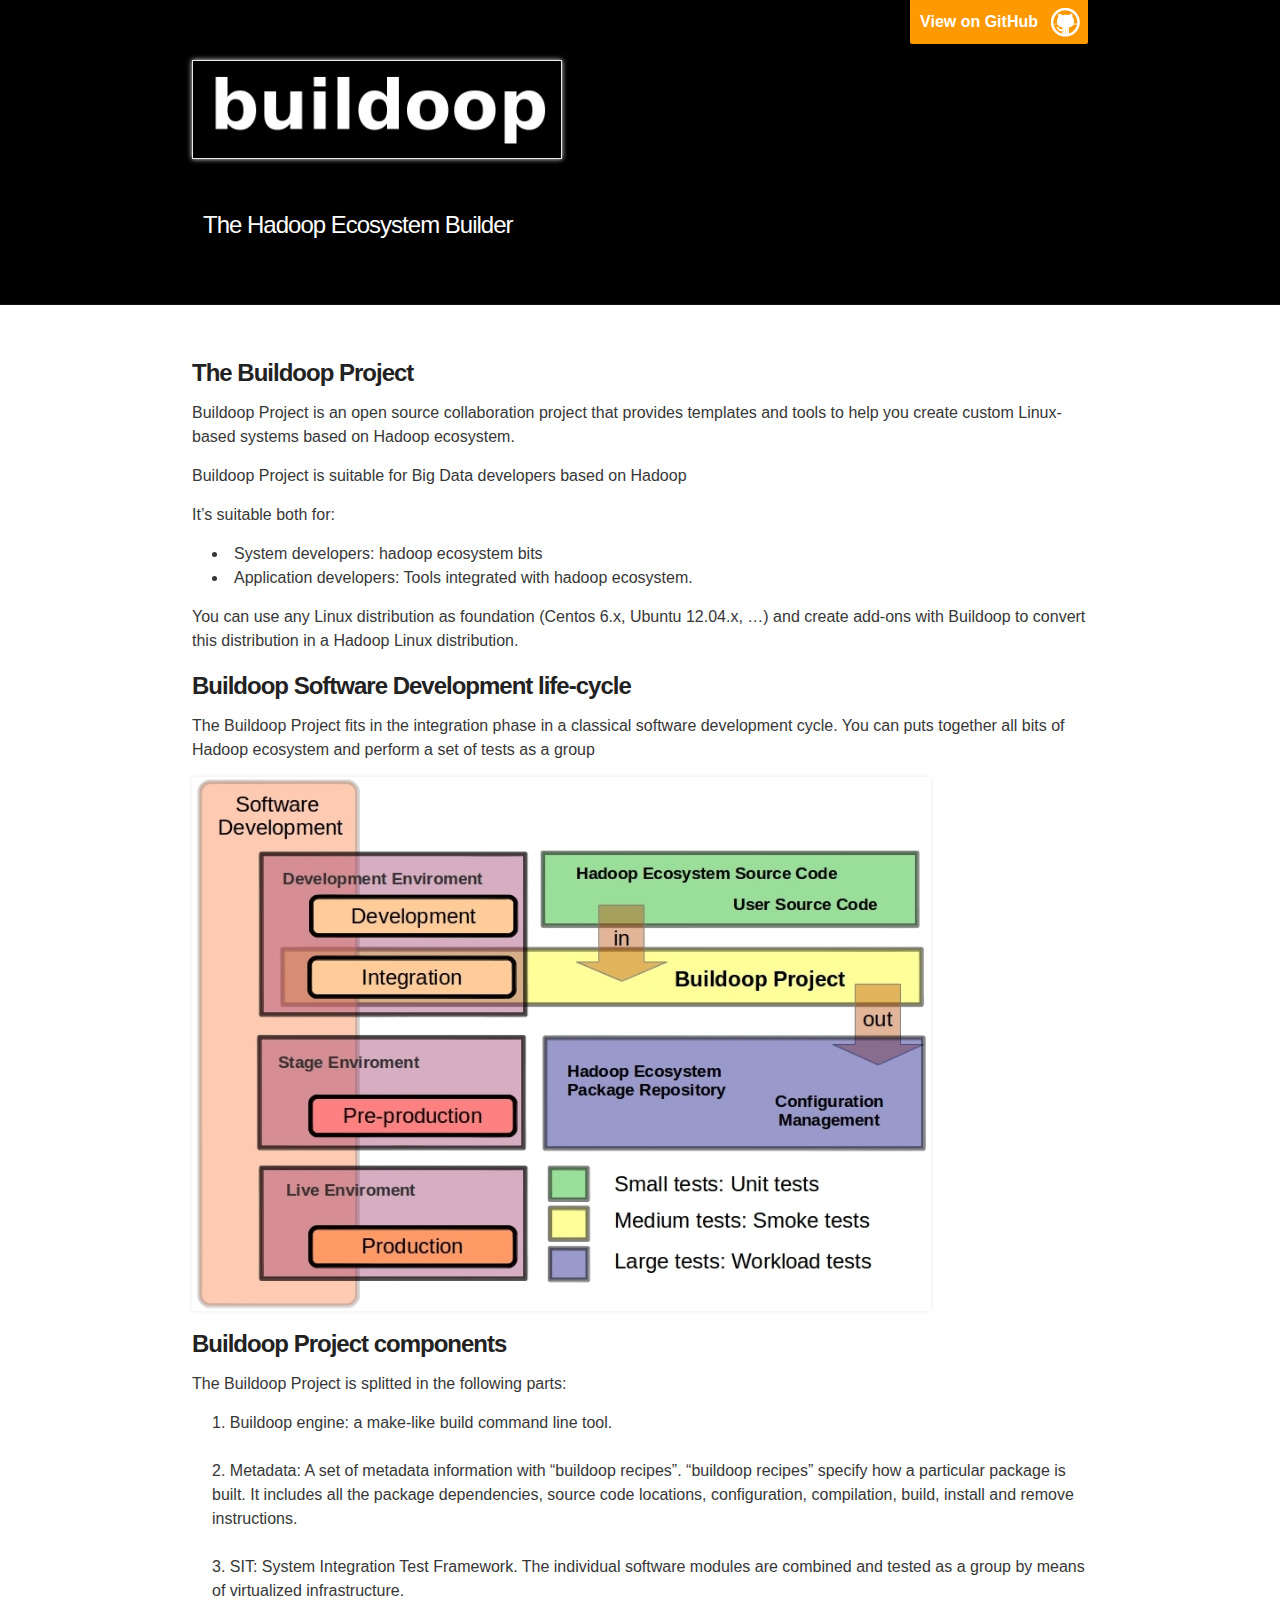
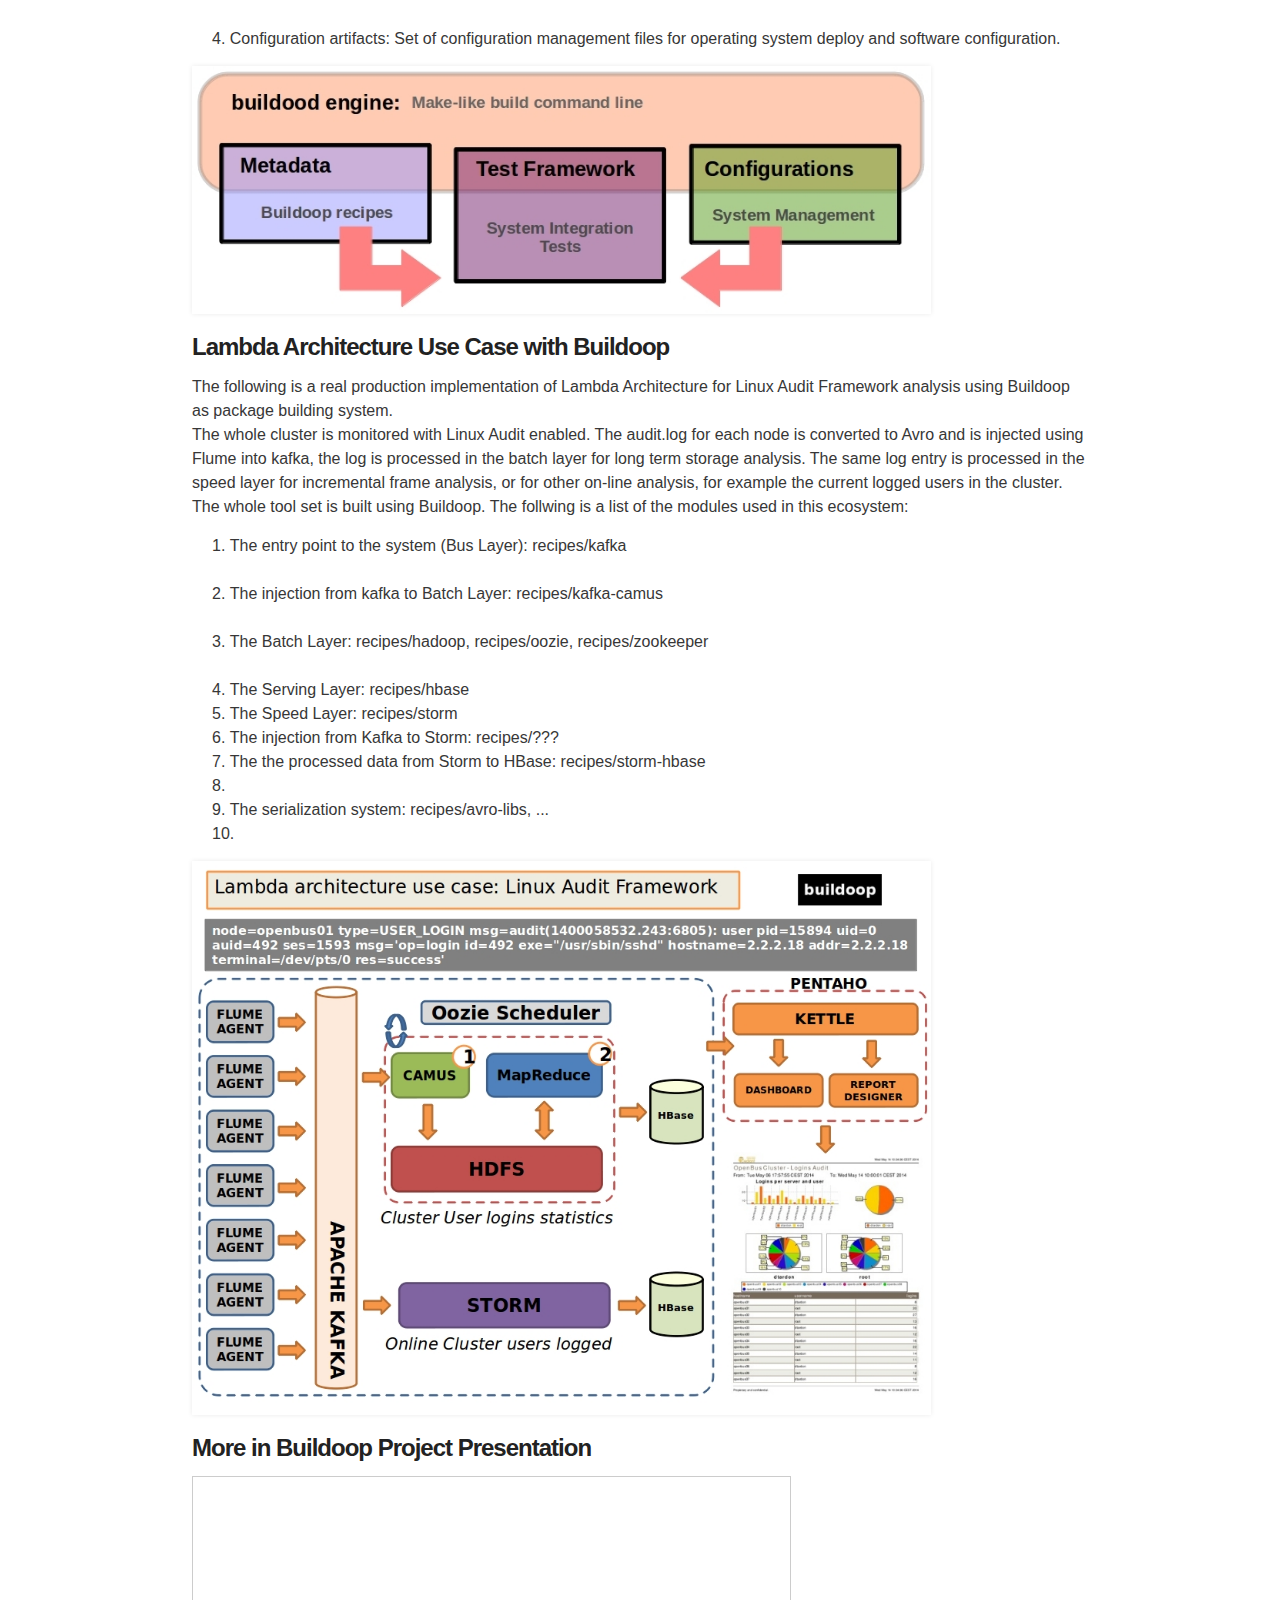
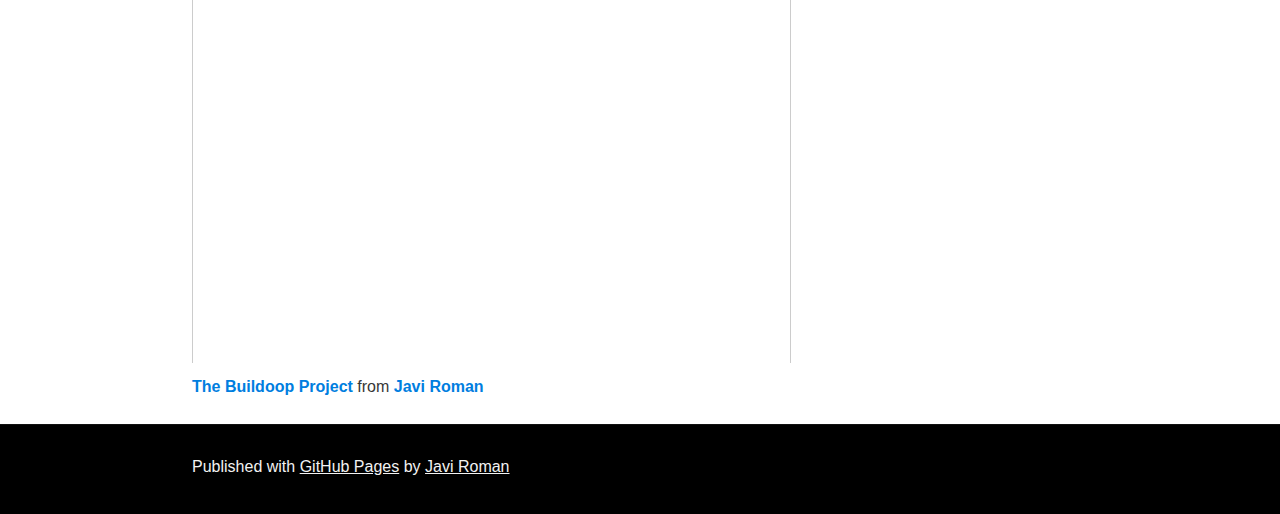
==== commit eedf839a: "lambda" ====
--- a/index.html
+++ b/index.html
@@ -92,10 +92,10 @@
 
     <p>The following is a real production implementation of Lambda Architecture for Linux Audit Framework
     analysis using Buildoop as package building system.<br>
-    The whole cluster is monitored with Linux Audit enabled. The audit.log for each node is injected 
-    using Flume into kafka, the log is processed in the batch layer for long term storage analysis. The
-    same log entry is processed in the speed layer for incremental frame analysis, or for other on-line
-    analysis, for example the current logged users in the cluster.<br>
+    The whole cluster is monitored with Linux Audit enabled. The audit.log for each node is converted to
+    Avro and is injected using Flume into kafka, the log is processed in the batch layer for long term 
+    storage analysis. The same log entry is processed in the speed layer for incremental frame analysis, 
+    or for other on-line analysis, for example the current logged users in the cluster.<br>
     The whole tool set is built using Buildoop. The follwing is a list of the modules used in this
     ecosystem:</p>
 
@@ -103,9 +103,12 @@
 <ol>
 <li>The entry point to the system (Bus Layer): recipes/kafka </li><br>
 <li>The injection from kafka to Batch Layer: recipes/kafka-camus</li><br>
-<li>The Batch Layer: </li><br>
-<li>Configuration artifacts: Set of configuration management files 
-for operating system deploy and software configuration.</li>
+<li>The Batch Layer: recipes/hadoop, recipes/oozie, recipes/zookeeper</li><br>
+<li>The Serving Layer: recipes/hbase</li>
+<li>The Speed Layer: recipes/storm</li>
+<li>The injection from Kafka to Storm: recipes/???</li>
+<li>The the processed data from Storm to HBase: recipes/storm-hbase<li>
+<li>The serialization system: recipes/avro-libs, ...<li>
 </ol>
 </p>
 
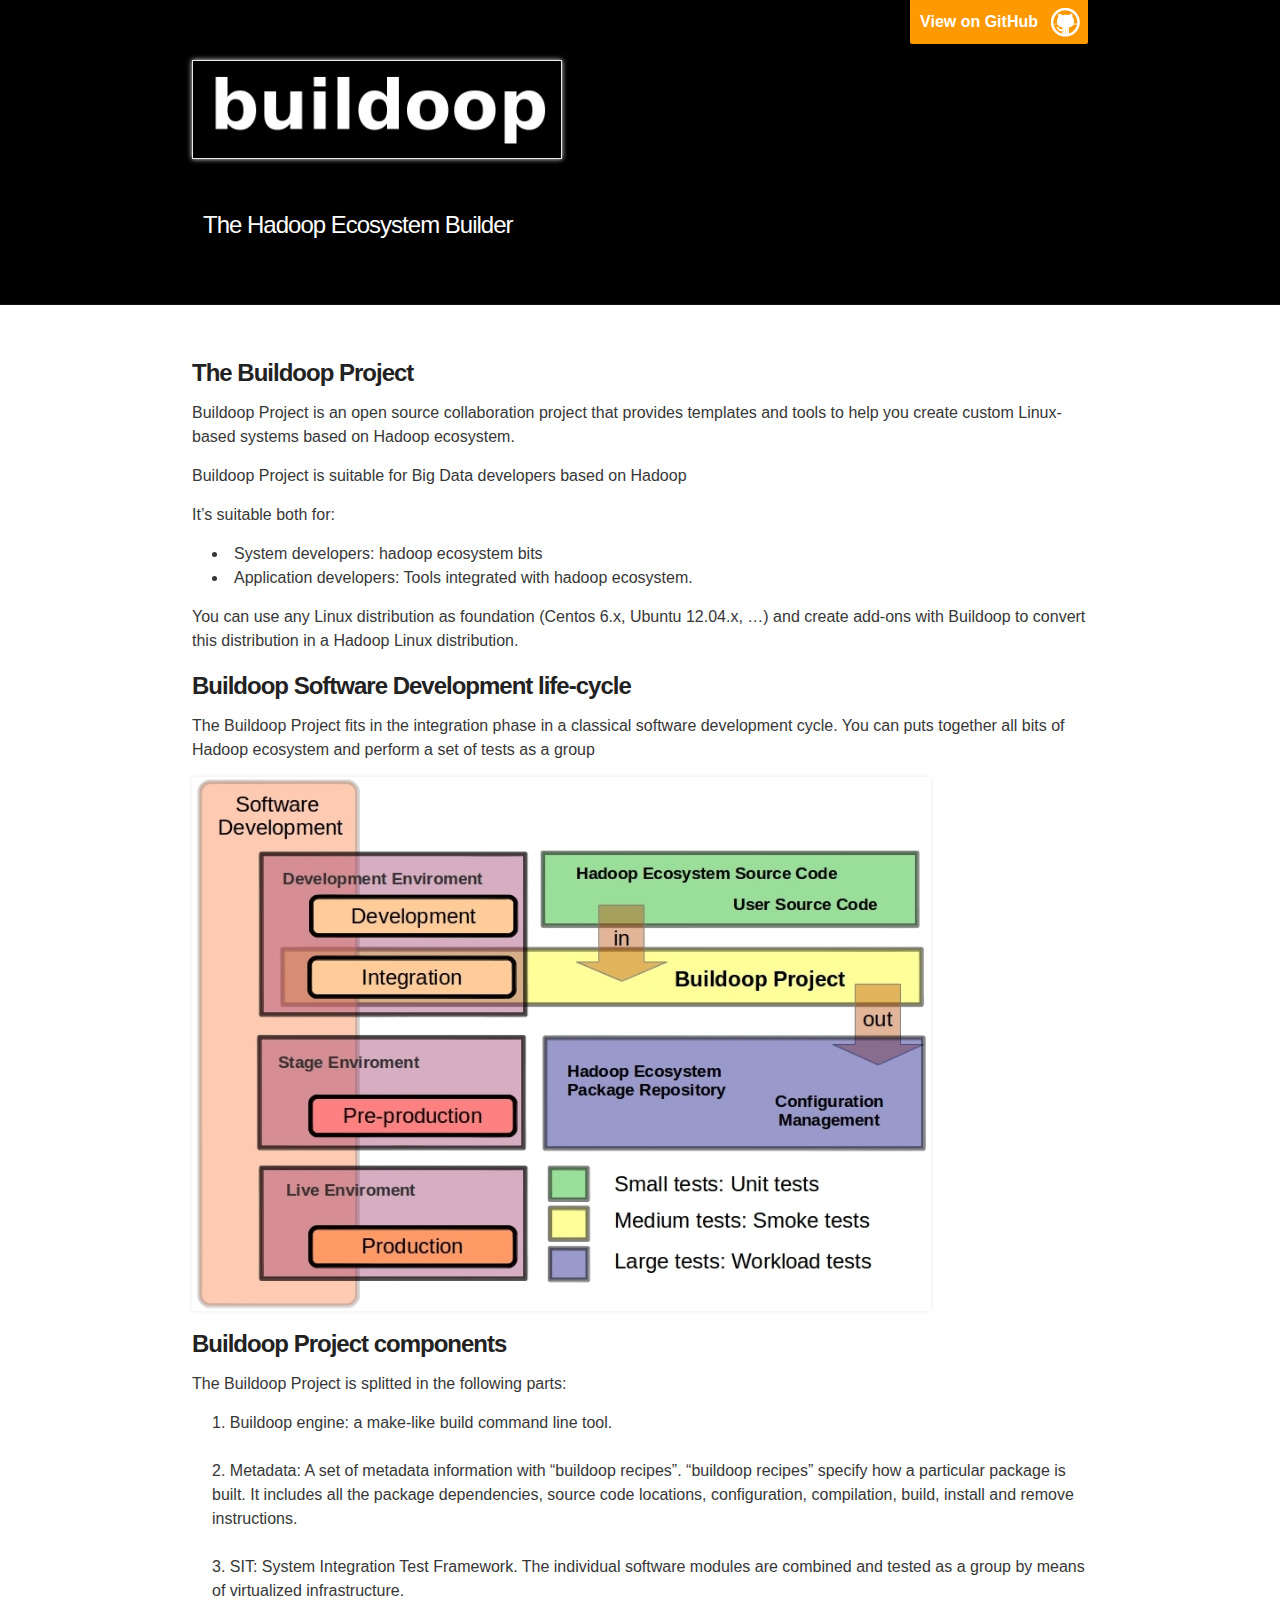
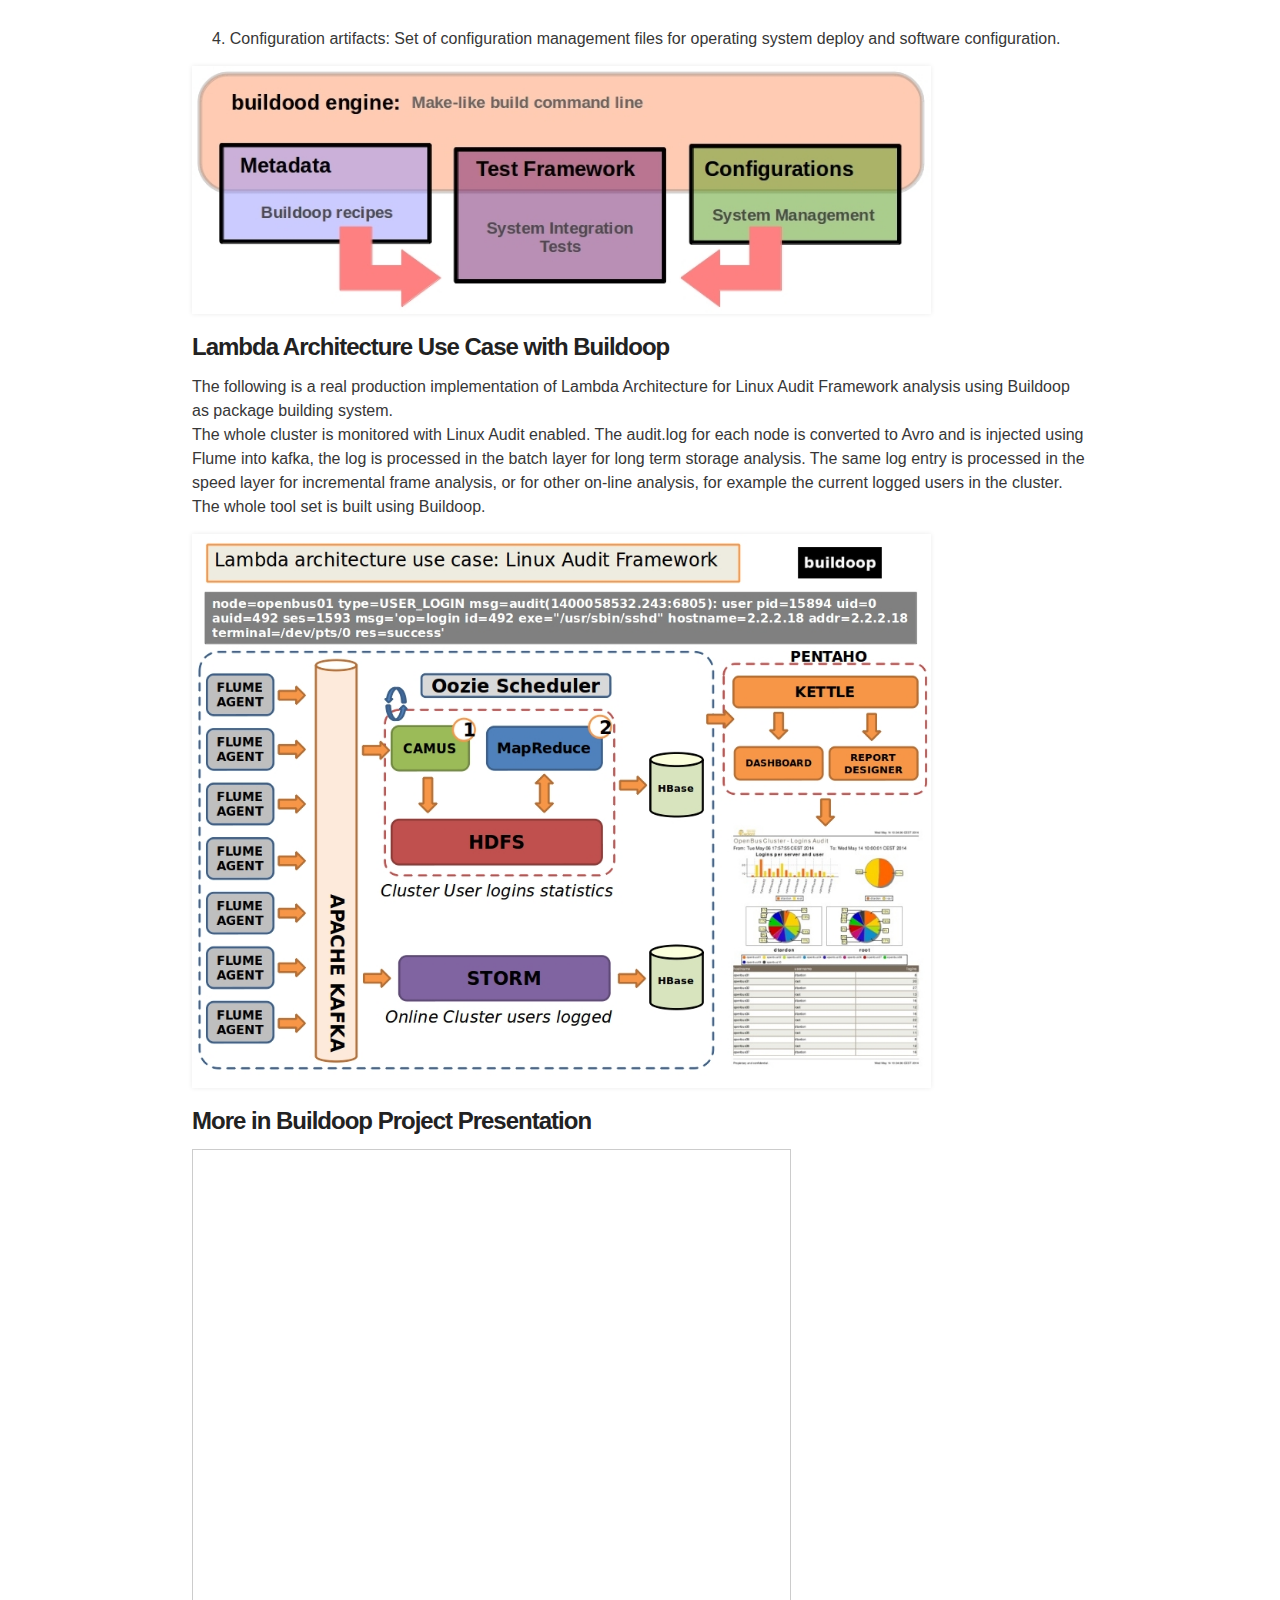
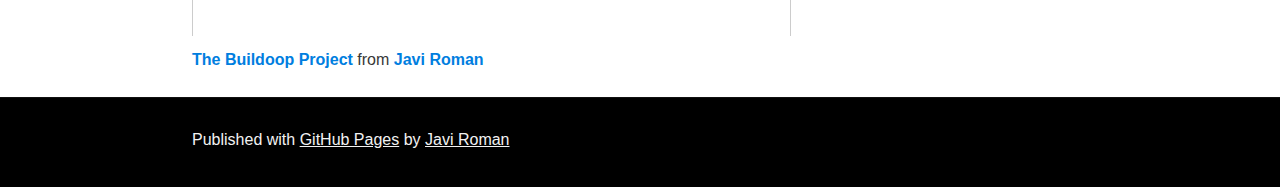
==== commit 01776024: "lambda" ====
--- a/index.html
+++ b/index.html
@@ -96,22 +96,7 @@
     Avro and is injected using Flume into kafka, the log is processed in the batch layer for long term 
     storage analysis. The same log entry is processed in the speed layer for incremental frame analysis, 
     or for other on-line analysis, for example the current logged users in the cluster.<br>
-    The whole tool set is built using Buildoop. The follwing is a list of the modules used in this
-    ecosystem:</p>
-
-<p>
-<ol>
-<li>The entry point to the system (Bus Layer): recipes/kafka </li><br>
-<li>The injection from kafka to Batch Layer: recipes/kafka-camus</li><br>
-<li>The Batch Layer: recipes/hadoop, recipes/oozie, recipes/zookeeper</li><br>
-<li>The Serving Layer: recipes/hbase</li>
-<li>The Speed Layer: recipes/storm</li>
-<li>The injection from Kafka to Storm: recipes/???</li>
-<li>The the processed data from Storm to HBase: recipes/storm-hbase<li>
-<li>The serialization system: recipes/avro-libs, ...<li>
-</ol>
-</p>
-
+    The whole tool set is built using Buildoop.</p>
 
 <p><img src="images/lambda-usecase.jpg" alt="Smiley face"></p>
 
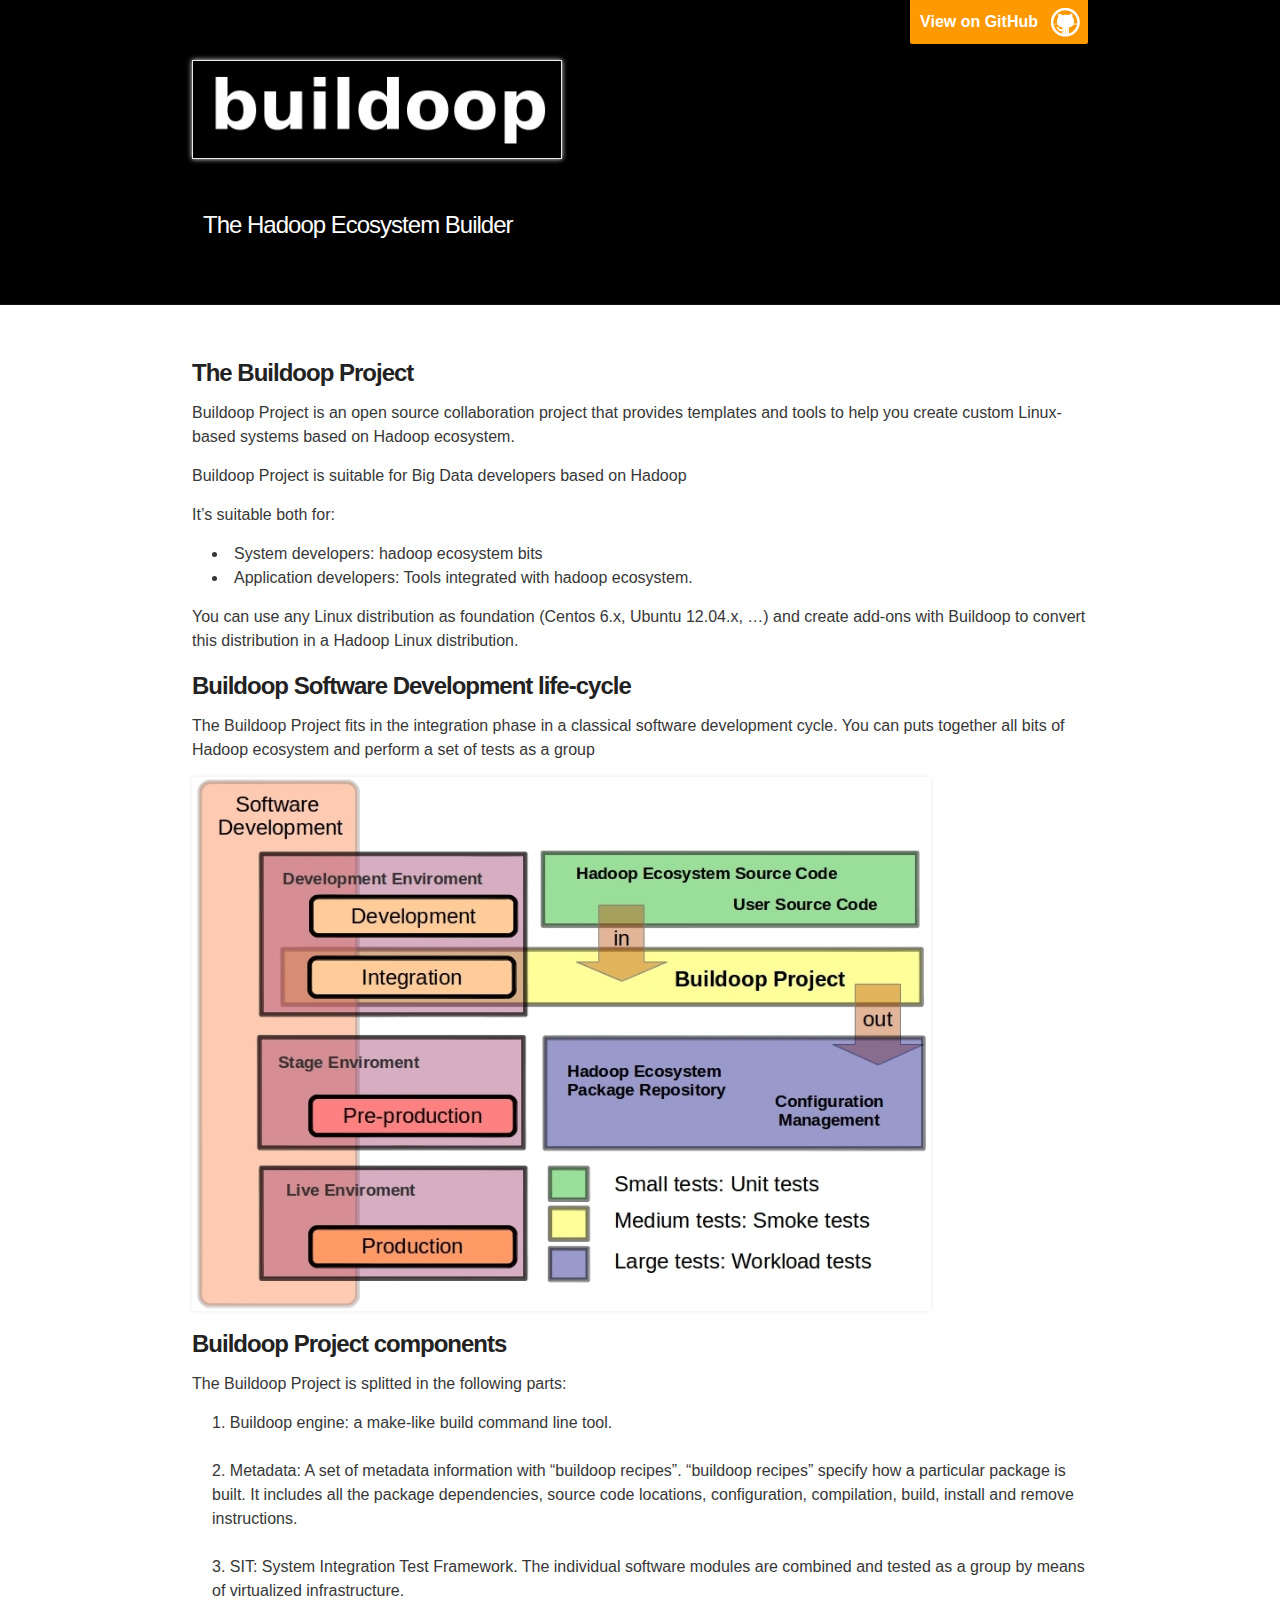
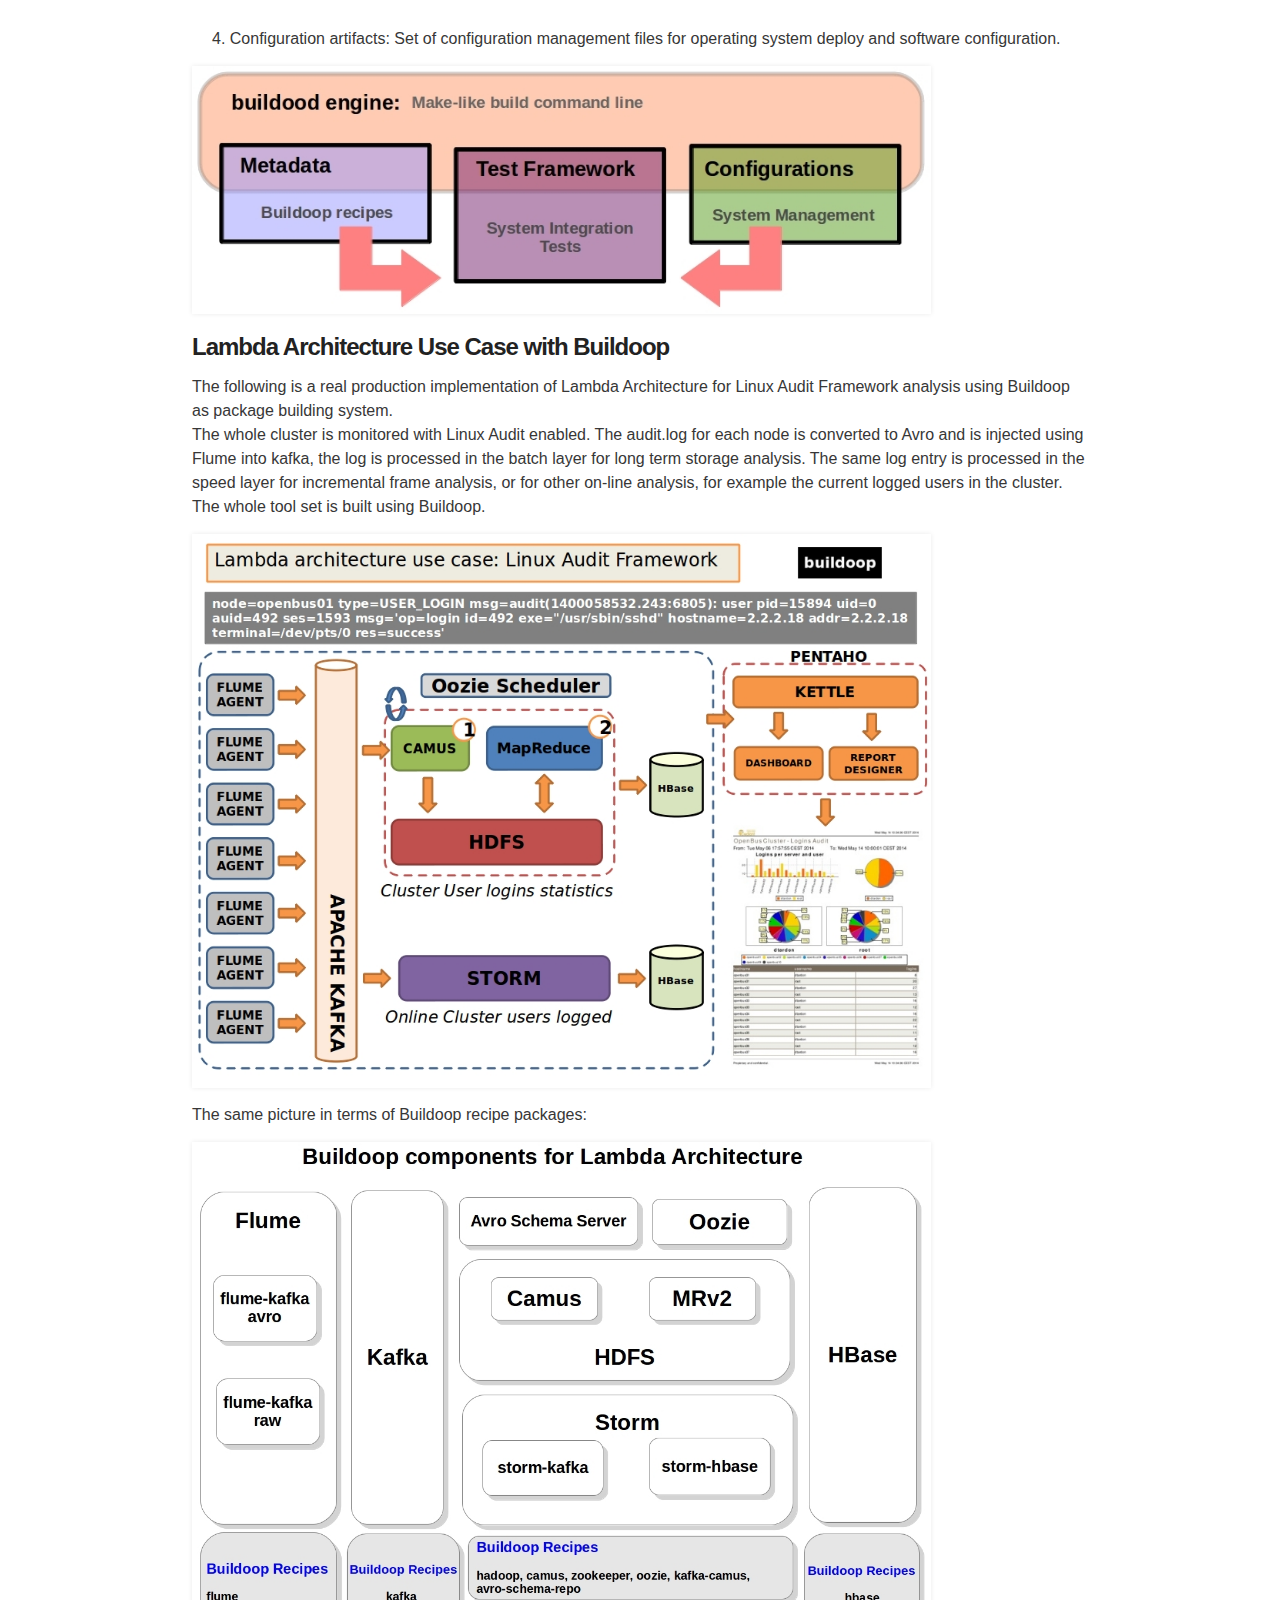
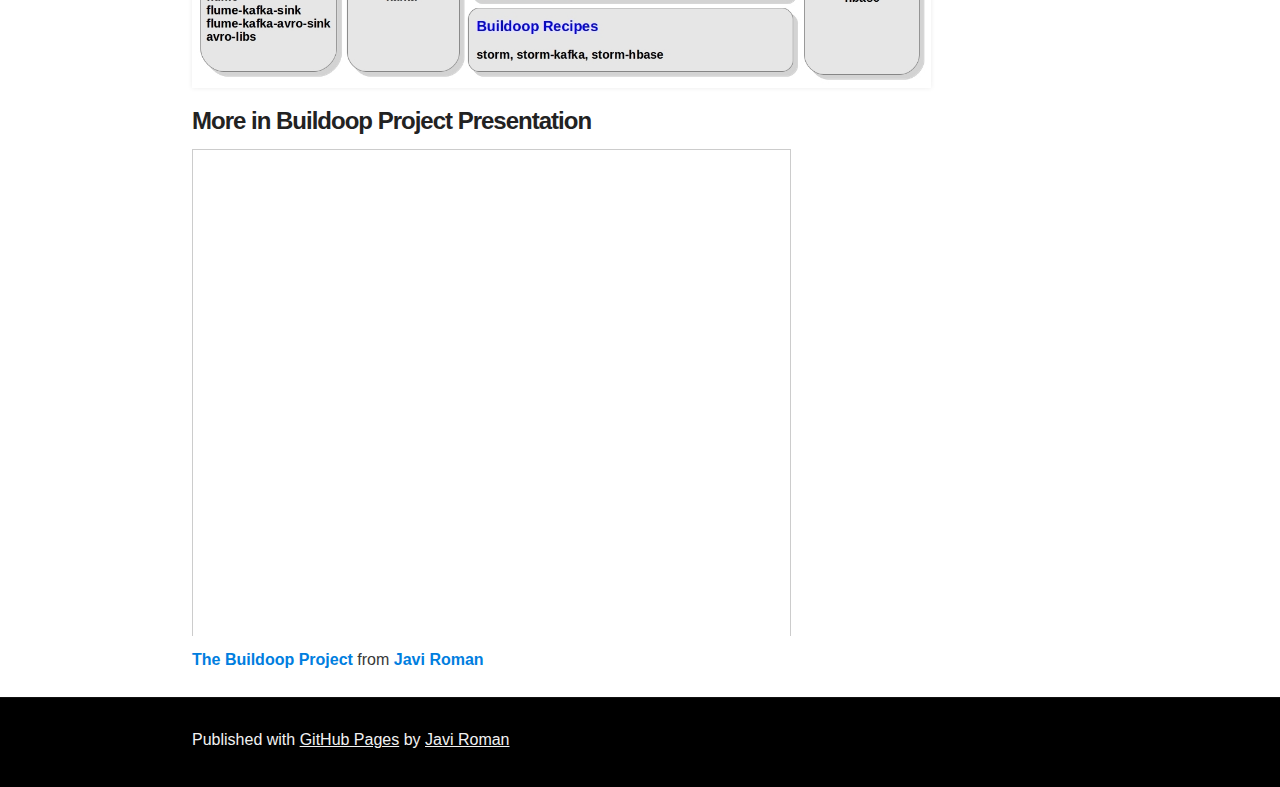
==== commit 97028203: "buildoop components" ====
--- a/index.html
+++ b/index.html
@@ -100,6 +100,9 @@
 
 <p><img src="images/lambda-usecase.jpg" alt="Smiley face"></p>
 
+<p> The same picture in terms of Buildoop recipe packages: </p>
+
+<p><img src="images/buildoop-lambda-components.jpg" alt="Smiley face"></p>
 
 <h3>
     <a name="designer-usage" class="anchor" href="#designer-usage"><span class="octicon octicon-link"></span>
